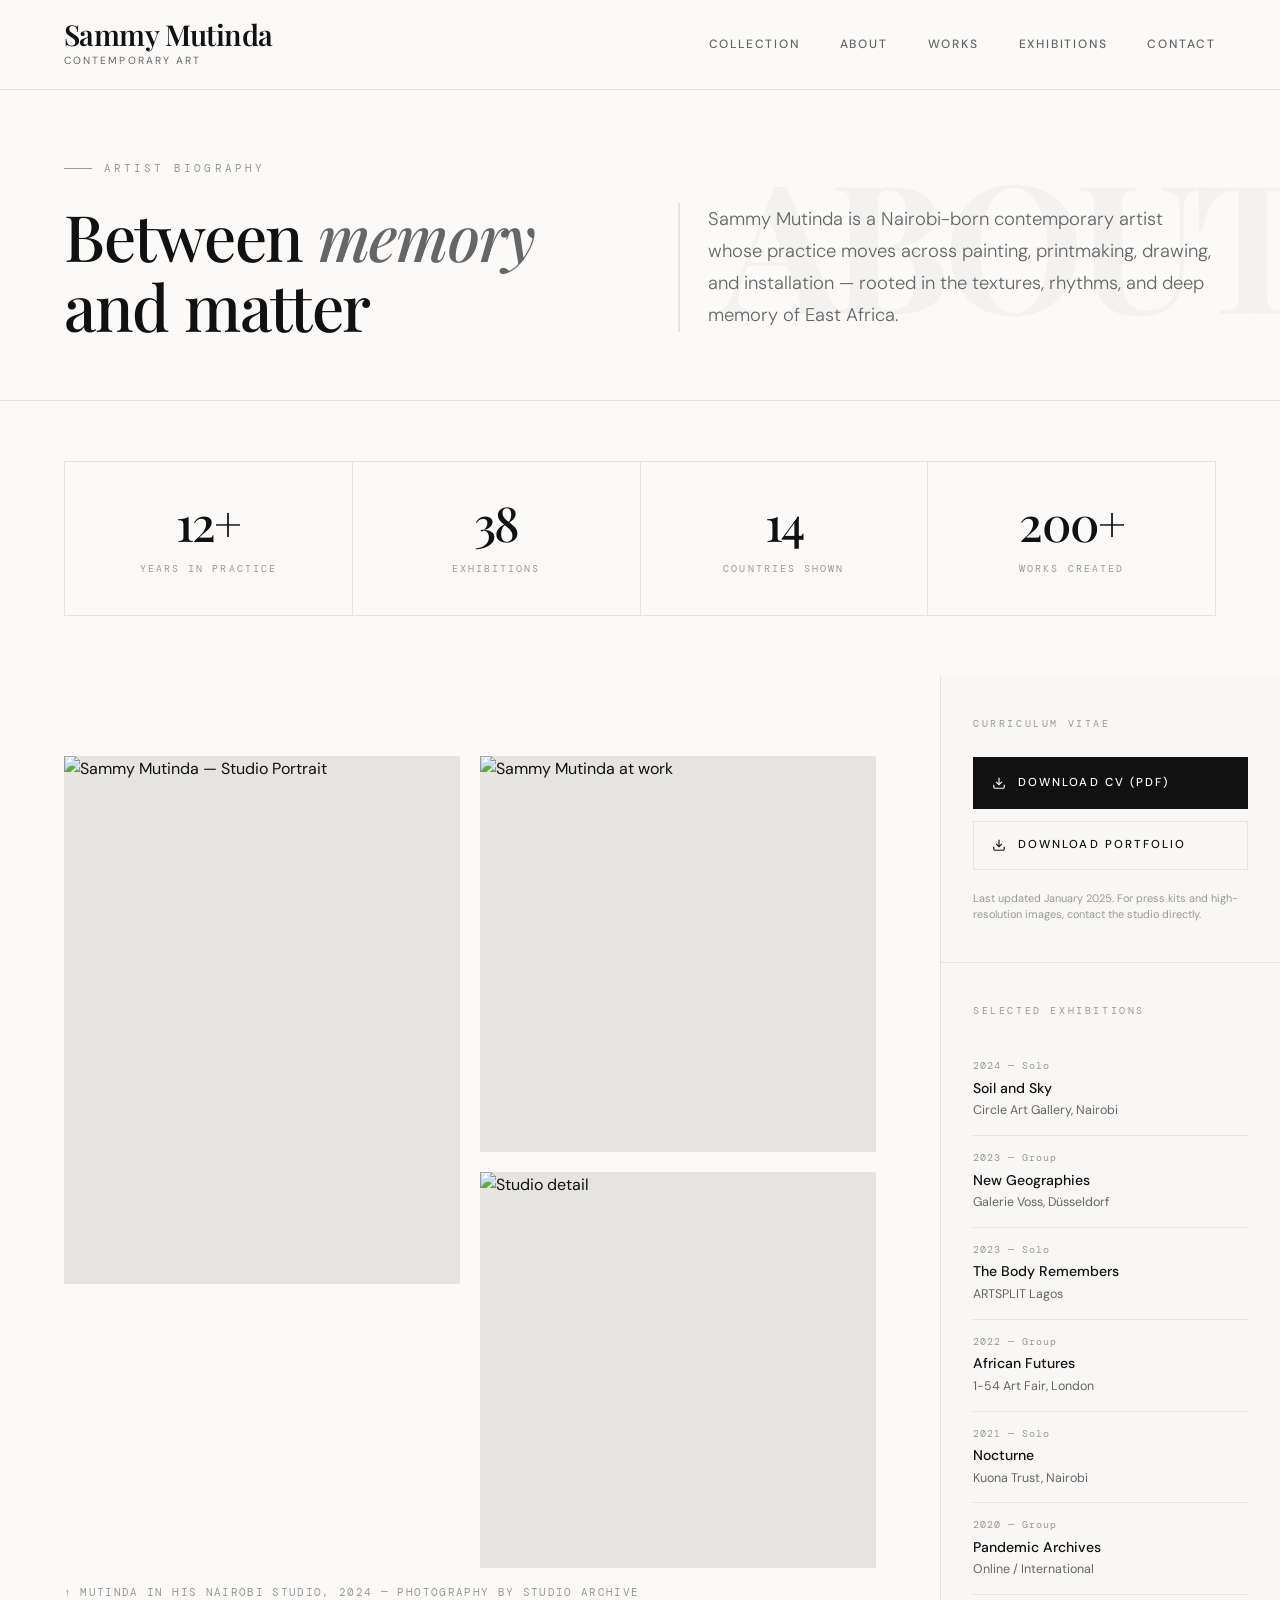
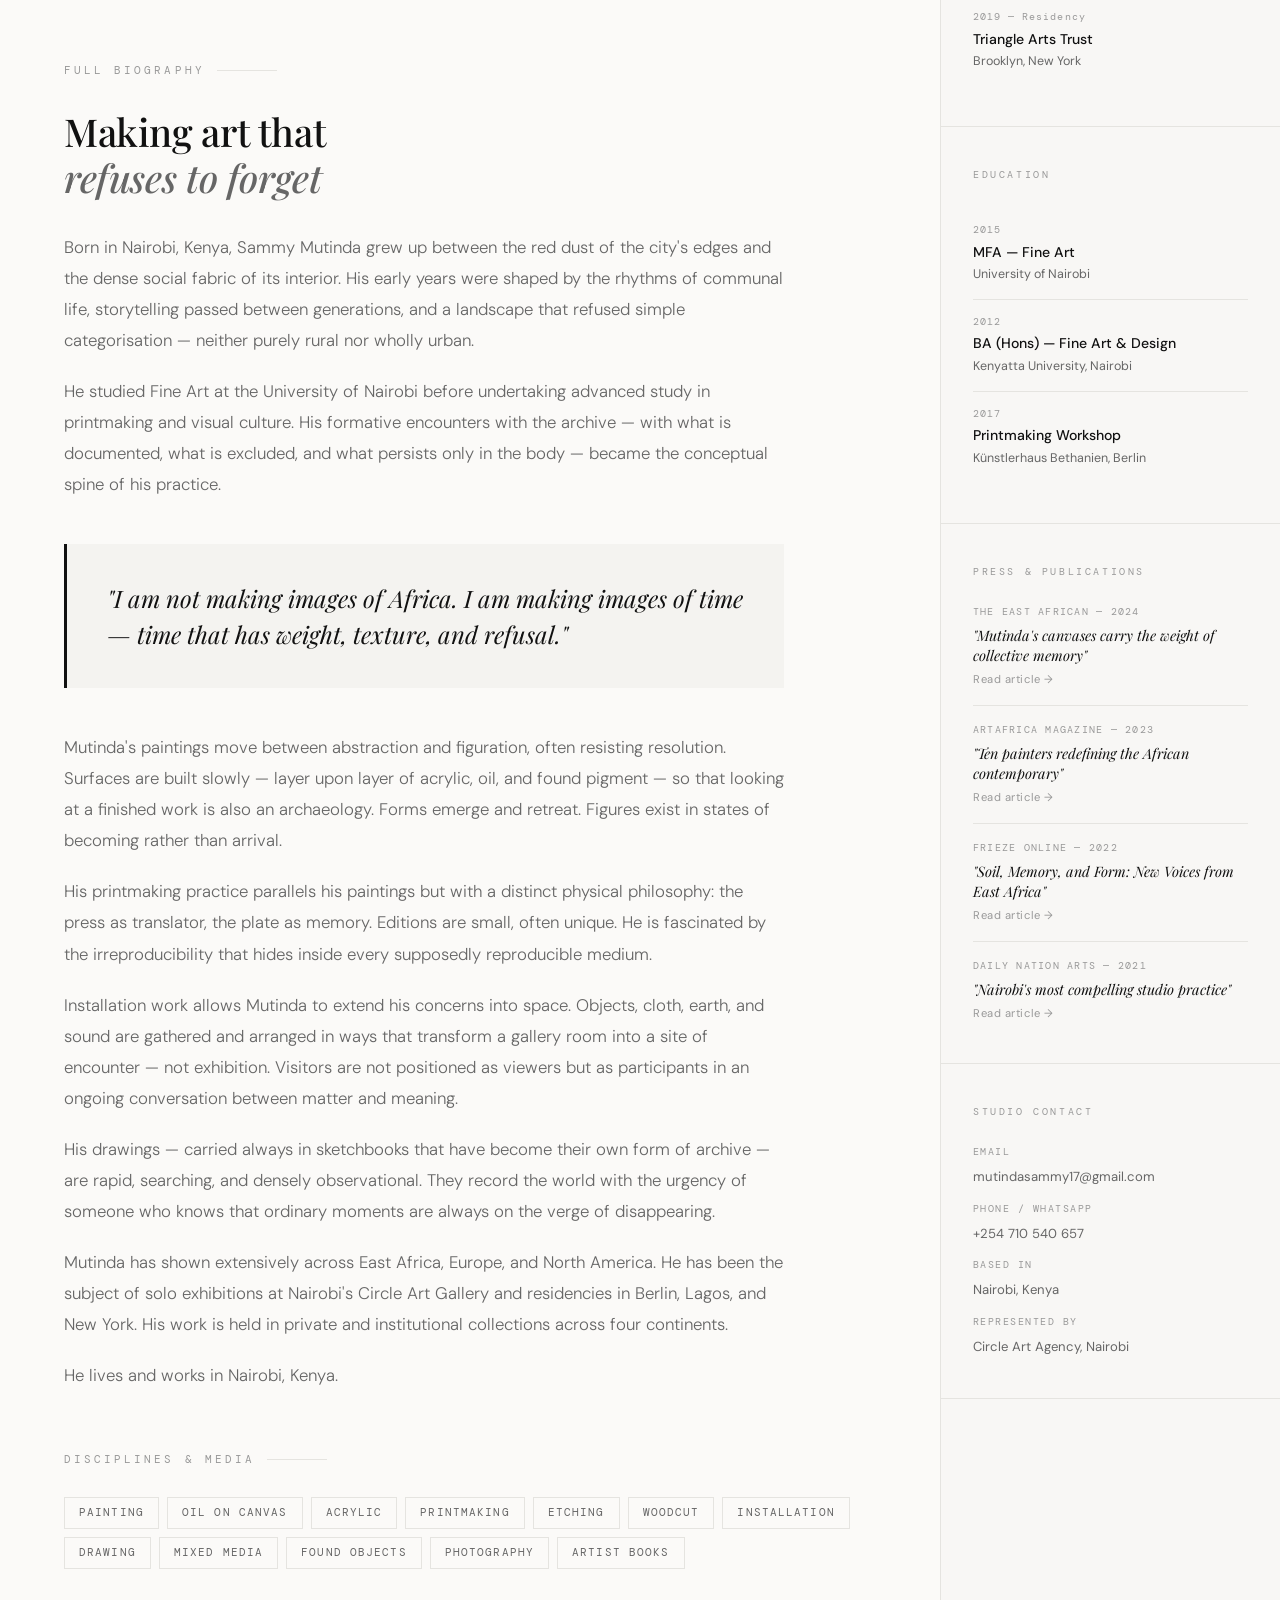
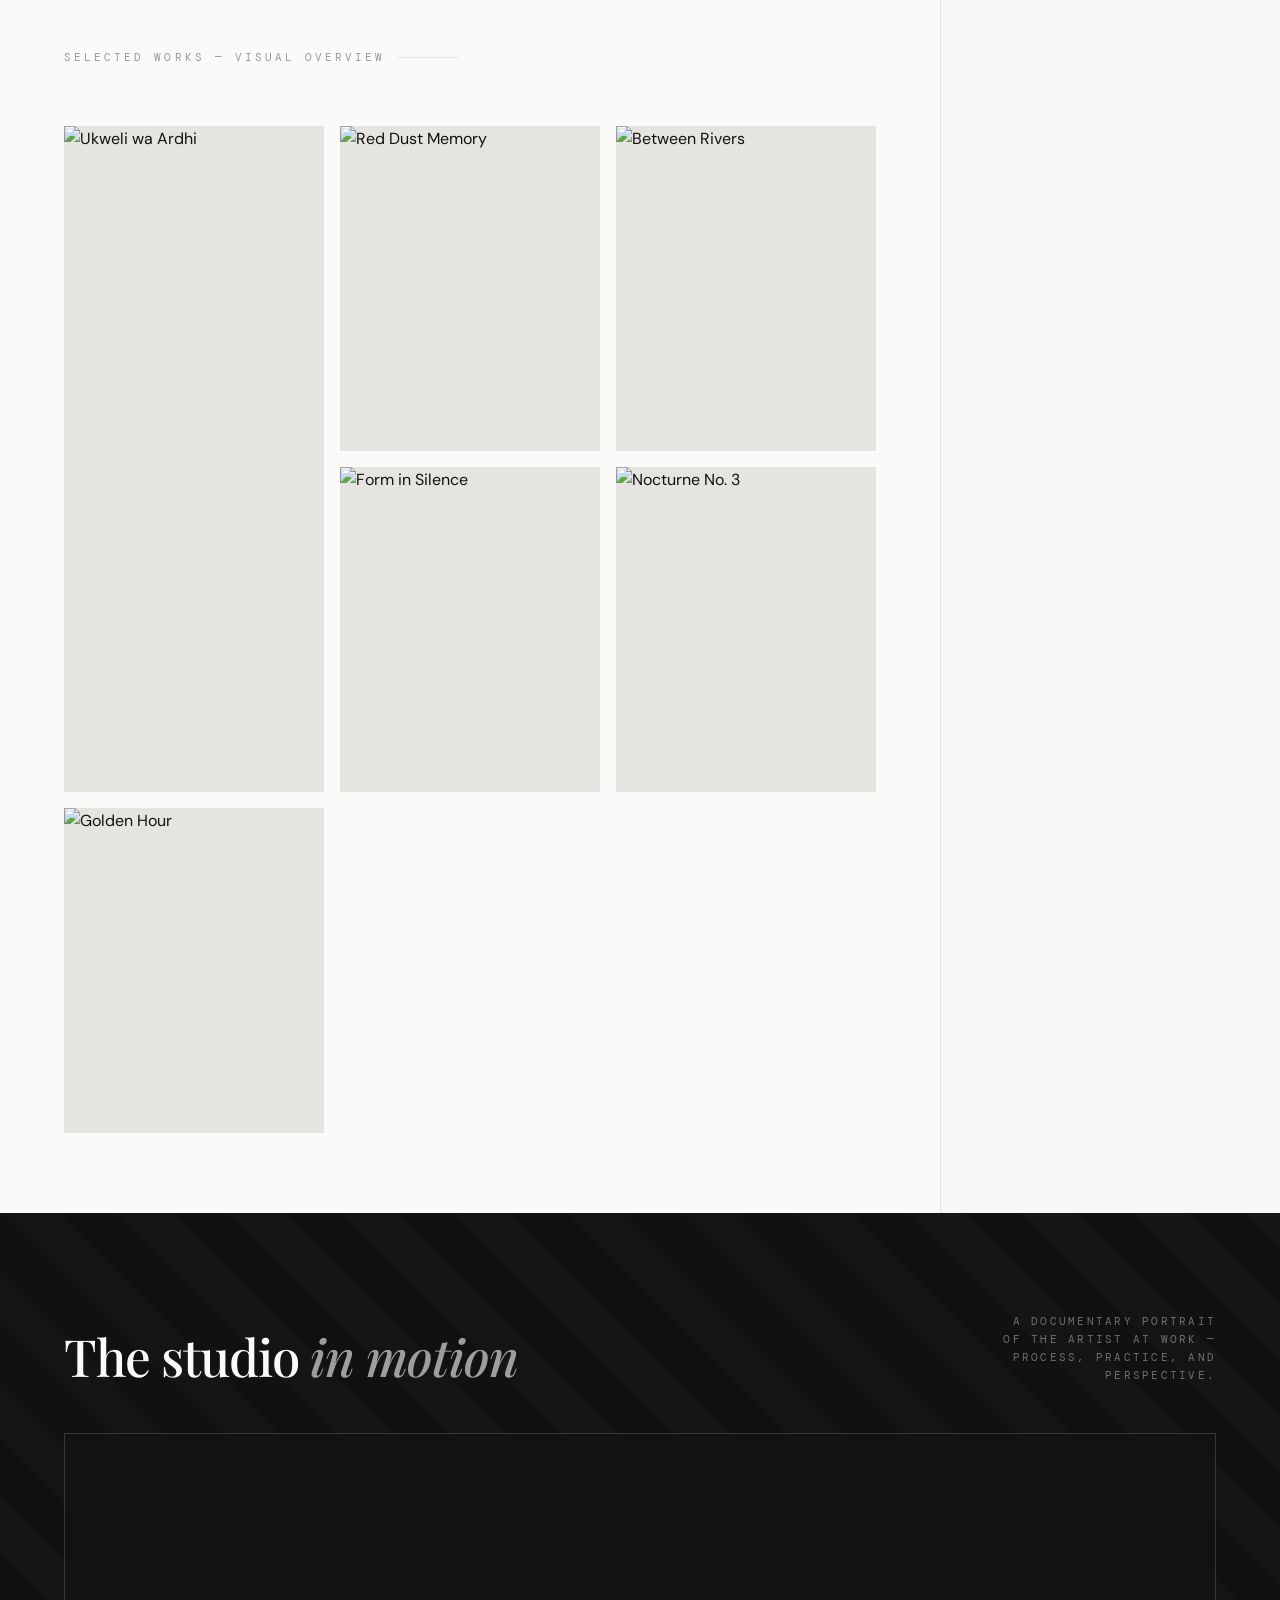
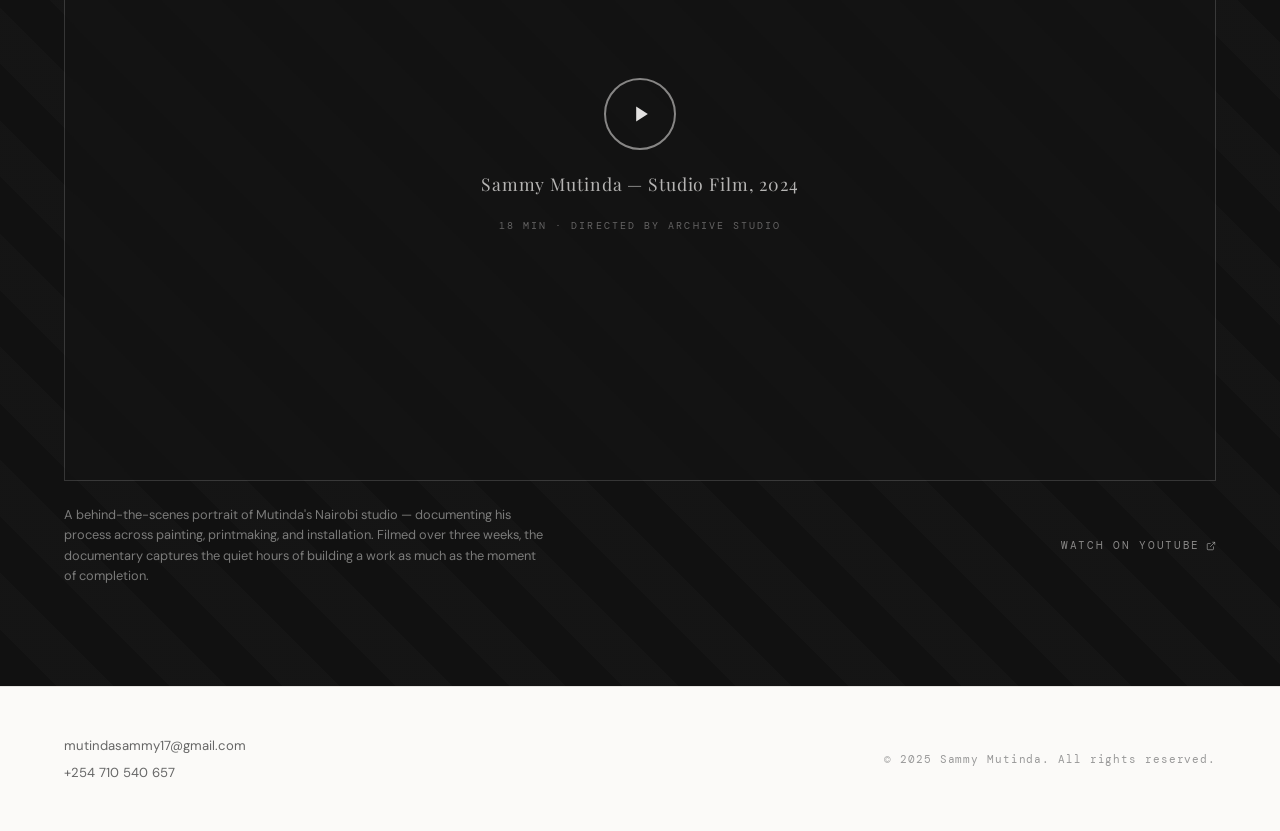
==== about.html @ 6c77cc46 "Add files via upload" ====
<!DOCTYPE html>
<html lang="en">
<head>
<meta charset="UTF-8">
<meta name="viewport" content="width=device-width, initial-scale=1.0">
<title>About — Sammy Mutinda</title>
<link rel="stylesheet" href="styles.css">
<link href="https://fonts.googleapis.com/css2?family=Playfair+Display:ital,wght@0,400;0,500;0,600;0,700;1,400;1,600&family=DM+Sans:wght@300;400;500&family=DM+Mono:wght@300;400&display=swap" rel="stylesheet">
<style>
  *, *::before, *::after { box-sizing: border-box; margin: 0; padding: 0; }

  :root {
    --bg-color: #fbfaf8;
    --text-main: #111111;
    --text-muted: #666666;
    --text-light: #999999;
    --border-color: #e5e4e0;
    --accent: #111111;
    --serif: 'Playfair Display', Georgia, serif;
    --sans: 'DM Sans', sans-serif;
    --mono: 'DM Mono', monospace;
    --transition: all 0.3s ease-in-out;
  }

  html { scroll-behavior: smooth; }

  body {
    font-family: var(--sans);
    background: var(--bg-color);
    color: var(--text-main);
    overflow-x: hidden;
    line-height: 1.6;
  }

  /* ─── HEADER ─── */
  header {
    position: fixed;
    top: 0; left: 0; right: 0;
    z-index: 100;
    background: rgba(251, 250, 248, 0.95);
    backdrop-filter: blur(10px);
    -webkit-backdrop-filter: blur(10px);
    border-bottom: 1px solid var(--border-color);
    padding: 20px 5vw;
    display: flex;
    justify-content: space-between;
    align-items: center;
  }

  .brand {
    display: flex;
    flex-direction: column;
    text-decoration: none;
  }

  .logo {
    font-family: var(--serif);
    font-size: 1.8rem;
    font-weight: 600;
    color: var(--text-main);
    line-height: 1;
    letter-spacing: -0.02em;
  }

  .logo-sub {
    font-size: 0.65rem;
    letter-spacing: 0.2em;
    text-transform: uppercase;
    color: var(--text-muted);
    margin-top: 4px;
  }



  /* ─── PAGE HERO ─── */
  .page-hero {
    margin-top: 80px;
    padding: 80px 5vw 60px;
    border-bottom: 1px solid var(--border-color);
    display: grid;
    grid-template-columns: 1fr 1fr;
    gap: 6vw;
    align-items: end;
    background: var(--bg-color);
    position: relative;
    overflow: hidden;
  }

  .page-hero::before {
    content: 'ABOUT';
    position: absolute;
    top: 50%;
    right: -2vw;
    transform: translateY(-50%);
    font-family: var(--serif);
    font-size: clamp(80px, 14vw, 180px);
    font-weight: 700;
    color: rgba(0,0,0,0.03);
    line-height: 1;
    pointer-events: none;
    letter-spacing: -0.04em;
  }

  .hero-left {
    position: relative;
    z-index: 2;
  }

  .page-tag {
    font-size: 0.68rem;
    letter-spacing: 0.28em;
    text-transform: uppercase;
    color: var(--text-light);
    font-family: var(--mono);
    margin-bottom: 24px;
    display: flex;
    align-items: center;
    gap: 12px;
  }

  .page-tag::before {
    content: '';
    display: inline-block;
    width: 28px;
    height: 1px;
    background: var(--text-light);
  }

  .page-hero h1 {
    font-family: var(--serif);
    font-size: clamp(2.8rem, 5vw, 5.5rem);
    font-weight: 500;
    line-height: 1.08;
    letter-spacing: -0.02em;
    color: var(--text-main);
  }

  .page-hero h1 em {
    font-style: italic;
    color: var(--text-muted);
  }

  .hero-right {
    position: relative;
    z-index: 2;
    padding-bottom: 8px;
  }

  .hero-bio-intro {
    font-size: 1.15rem;
    color: var(--text-muted);
    line-height: 1.75;
    border-left: 2px solid var(--border-color);
    padding-left: 28px;
    font-weight: 300;
  }

  @media (max-width: 900px) {
    .page-hero { grid-template-columns: 1fr; gap: 32px; }
    .page-hero::before { display: none; }
  }

  /* ─── MAIN LAYOUT ─── */
  .about-body {
    display: grid;
    grid-template-columns: 1fr 340px;
    gap: 0;
    max-width: 1400px;
    margin: 0 auto;
  }

  @media (max-width: 1100px) {
    .about-body { grid-template-columns: 1fr; }
  }

  /* ─── PORTRAIT BLOCK ─── */
  .portrait-section {
    padding: 80px 5vw;
    display: flex;
    flex-direction: column;
    gap: 60px;
  }

  .portrait-grid {
    display: grid;
    grid-template-columns: 1fr 1fr;
    gap: 20px;
  }

  .portrait-main {
    aspect-ratio: 3/4;
    overflow: hidden;
    background: var(--border-color);
    position: relative;
  }

  .portrait-main img, .portrait-side img {
    width: 100%; height: 100%;
    object-fit: cover;
    display: block;
    transition: transform 0.8s cubic-bezier(0.25, 0.46, 0.45, 0.94);
  }

  .portrait-main:hover img, .portrait-side:hover img { transform: scale(1.04); }

  .portrait-side-col {
    display: flex;
    flex-direction: column;
    gap: 20px;
  }

  .portrait-side {
    aspect-ratio: 1/1;
    overflow: hidden;
    background: var(--border-color);
  }

  .portrait-caption {
    margin-top: 16px;
    font-size: 0.7rem;
    font-family: var(--mono);
    letter-spacing: 0.12em;
    color: var(--text-light);
    text-transform: uppercase;
  }

  /* ─── FULL BIO ─── */
  .bio-section {
    max-width: 720px;
  }

  .section-label {
    font-size: 0.68rem;
    letter-spacing: 0.28em;
    text-transform: uppercase;
    color: var(--text-light);
    font-family: var(--mono);
    margin-bottom: 28px;
    display: flex;
    align-items: center;
    gap: 12px;
  }

  .section-label::after {
    content: '';
    flex: 1;
    height: 1px;
    background: var(--border-color);
    max-width: 60px;
  }

  .bio-section h2 {
    font-family: var(--serif);
    font-size: clamp(1.8rem, 3vw, 2.8rem);
    font-weight: 500;
    line-height: 1.2;
    margin-bottom: 32px;
    letter-spacing: -0.01em;
  }

  .bio-section h2 em { font-style: italic; color: var(--text-muted); }

  .bio-text {
    font-size: 1.05rem;
    color: var(--text-muted);
    line-height: 1.85;
    font-weight: 300;
  }

  .bio-text p { margin-bottom: 20px; }
  .bio-text p:last-child { margin-bottom: 0; }

  .bio-pull-quote {
    margin: 44px 0;
    padding: 36px 40px;
    border-left: 3px solid var(--text-main);
    background: #f4f3f0;
  }

  .bio-pull-quote p {
    font-family: var(--serif);
    font-size: 1.5rem;
    font-style: italic;
    font-weight: 400;
    line-height: 1.5;
    color: var(--text-main);
    margin: 0;
  }

  /* ─── STATS ROW ─── */
  .stats-row {
    display: grid;
    grid-template-columns: repeat(4, 1fr);
    gap: 1px;
    background: var(--border-color);
    border: 1px solid var(--border-color);
    margin: 60px 5vw;
  }

  @media (max-width: 700px) {
    .stats-row { grid-template-columns: repeat(2, 1fr); }
  }

  .stat-cell {
    background: var(--bg-color);
    padding: 36px 28px;
    text-align: center;
  }

  .stat-num {
    font-family: var(--serif);
    font-size: 3rem;
    font-weight: 500;
    letter-spacing: -0.04em;
    line-height: 1;
    display: block;
    margin-bottom: 8px;
  }

  .stat-label {
    font-size: 0.65rem;
    letter-spacing: 0.2em;
    text-transform: uppercase;
    color: var(--text-light);
    font-family: var(--mono);
  }

  /* ─── WORKS IMAGE GRID ─── */
  .works-gallery {
    padding: 0 5vw 80px;
  }

  .works-gallery-grid {
    display: grid;
    grid-template-columns: repeat(3, 1fr);
    gap: 16px;
  }

  @media (max-width: 768px) {
    .works-gallery-grid { grid-template-columns: repeat(2, 1fr); }
  }

  .works-gallery-item {
    aspect-ratio: 4/5;
    overflow: hidden;
    background: var(--border-color);
    position: relative;
    cursor: pointer;
  }

  .works-gallery-item.tall { grid-row: span 2; aspect-ratio: unset; }

  .works-gallery-item img {
    width: 100%; height: 100%;
    object-fit: cover;
    display: block;
    transition: transform 0.7s cubic-bezier(0.25, 0.46, 0.45, 0.94);
  }

  .works-gallery-item:hover img { transform: scale(1.06); }

  .works-gallery-item .overlay {
    position: absolute;
    bottom: 0; left: 0; right: 0;
    padding: 24px 20px 20px;
    background: linear-gradient(transparent, rgba(0,0,0,0.55));
    color: #fff;
    opacity: 0;
    transition: opacity 0.4s ease;
  }

  .works-gallery-item:hover .overlay { opacity: 1; }

  .overlay-title {
    font-family: var(--serif);
    font-size: 1rem;
    font-weight: 500;
    display: block;
  }

  .overlay-meta {
    font-size: 0.7rem;
    opacity: 0.75;
    letter-spacing: 0.08em;
    margin-top: 4px;
    display: block;
  }

  /* ─── SIDEBAR ─── */
  .sidebar {
    border-left: 1px solid var(--border-color);
    background: #f8f7f5;
  }

  .sidebar-block {
    padding: 40px 32px;
    border-bottom: 1px solid var(--border-color);
  }

  .sidebar-heading {
    font-size: 0.65rem;
    letter-spacing: 0.25em;
    text-transform: uppercase;
    font-family: var(--mono);
    color: var(--text-light);
    margin-bottom: 24px;
  }

  /* CV Download */
  .cv-download-block {
    display: flex;
    flex-direction: column;
    gap: 12px;
  }

  .cv-btn {
    display: flex;
    align-items: center;
    gap: 12px;
    padding: 16px 18px;
    background: var(--text-main);
    color: var(--bg-color);
    text-decoration: none;
    font-size: 0.72rem;
    font-weight: 500;
    letter-spacing: 0.18em;
    text-transform: uppercase;
    transition: var(--transition);
    border: 1px solid var(--text-main);
  }

  .cv-btn svg { flex-shrink: 0; }

  .cv-btn:hover { background: transparent; color: var(--text-main); }

  .cv-btn-outline {
    display: flex;
    align-items: center;
    gap: 12px;
    padding: 14px 18px;
    background: transparent;
    color: var(--text-main);
    text-decoration: none;
    font-size: 0.72rem;
    font-weight: 500;
    letter-spacing: 0.18em;
    text-transform: uppercase;
    transition: var(--transition);
    border: 1px solid var(--border-color);
  }

  .cv-btn-outline:hover { border-color: var(--text-main); }

  .cv-note {
    font-size: 0.68rem;
    color: var(--text-light);
    line-height: 1.5;
    margin-top: 8px;
  }

  /* Exhibitions List */
  .expo-list {
    display: flex;
    flex-direction: column;
    gap: 0;
  }

  .expo-item {
    padding: 14px 0;
    border-bottom: 1px solid var(--border-color);
    display: flex;
    flex-direction: column;
    gap: 4px;
  }

  .expo-item:last-child { border-bottom: none; }

  .expo-year {
    font-size: 0.65rem;
    font-family: var(--mono);
    color: var(--text-light);
    letter-spacing: 0.1em;
  }

  .expo-name {
    font-size: 0.88rem;
    font-weight: 500;
    color: var(--text-main);
    line-height: 1.3;
  }

  .expo-venue {
    font-size: 0.78rem;
    color: var(--text-muted);
  }

  /* Skills Tags */
  .skills-tags {
    display: flex;
    flex-wrap: wrap;
    gap: 8px;
  }

  .tag {
    padding: 6px 14px;
    border: 1px solid var(--border-color);
    font-size: 0.7rem;
    letter-spacing: 0.1em;
    text-transform: uppercase;
    color: var(--text-muted);
    font-family: var(--mono);
    background: var(--bg-color);
    transition: var(--transition);
    cursor: default;
  }

  .tag:hover { border-color: var(--text-main); color: var(--text-main); }

  /* Press */
  .press-list { display: flex; flex-direction: column; gap: 16px; }

  .press-item {
    display: flex;
    flex-direction: column;
    gap: 4px;
    padding-bottom: 16px;
    border-bottom: 1px solid var(--border-color);
  }

  .press-item:last-child { border-bottom: none; padding-bottom: 0; }

  .press-pub {
    font-size: 0.65rem;
    font-family: var(--mono);
    color: var(--text-light);
    letter-spacing: 0.12em;
    text-transform: uppercase;
  }

  .press-title {
    font-family: var(--serif);
    font-size: 0.9rem;
    font-style: italic;
    color: var(--text-main);
    line-height: 1.4;
  }

  .press-link {
    font-size: 0.7rem;
    color: var(--text-light);
    text-decoration: none;
    letter-spacing: 0.05em;
    display: inline-flex;
    align-items: center;
    gap: 4px;
    margin-top: 2px;
    transition: color 0.2s;
  }

  .press-link:hover { color: var(--text-main); }

  /* Contact in sidebar */
  .contact-list { display: flex; flex-direction: column; gap: 12px; }

  .contact-item a {
    font-size: 0.82rem;
    color: var(--text-muted);
    text-decoration: none;
    transition: color 0.2s;
  }

  .contact-item a:hover { color: var(--text-main); }

  .contact-label {
    font-size: 0.62rem;
    font-family: var(--mono);
    letter-spacing: 0.15em;
    text-transform: uppercase;
    color: var(--text-light);
    margin-bottom: 3px;
  }

  /* ─── VIDEO SECTION ─── */
  .video-section {
    padding: 100px 5vw;
    background: var(--text-main);
    color: var(--bg-color);
    position: relative;
    overflow: hidden;
  }

  .video-section::before {
    content: '';
    position: absolute;
    top: 0; left: 0; right: 0; bottom: 0;
    background: repeating-linear-gradient(
      45deg,
      transparent,
      transparent 40px,
      rgba(255,255,255,0.015) 40px,
      rgba(255,255,255,0.015) 80px
    );
    pointer-events: none;
  }

  .video-header {
    display: flex;
    justify-content: space-between;
    align-items: flex-end;
    margin-bottom: 48px;
    position: relative;
    z-index: 2;
  }

  .video-title {
    font-family: var(--serif);
    font-size: clamp(2rem, 4vw, 3.5rem);
    font-weight: 500;
    line-height: 1.1;
    letter-spacing: -0.02em;
    color: var(--bg-color);
  }

  .video-title em { font-style: italic; opacity: 0.6; }

  .video-subtitle {
    font-size: 0.7rem;
    letter-spacing: 0.2em;
    text-transform: uppercase;
    color: rgba(251,250,248,0.4);
    font-family: var(--mono);
    text-align: right;
    max-width: 220px;
    line-height: 1.6;
  }

  .video-wrapper {
    position: relative;
    z-index: 2;
    width: 100%;
    aspect-ratio: 16/9;
    background: rgba(255,255,255,0.06);
    border: 1px solid rgba(255,255,255,0.1);
    overflow: hidden;
    cursor: pointer;
  }

  .video-wrapper video,
  .video-wrapper iframe {
    width: 100%;
    height: 100%;
    object-fit: cover;
    border: none;
    display: block;
  }

  .video-placeholder {
    position: absolute;
    inset: 0;
    display: flex;
    flex-direction: column;
    align-items: center;
    justify-content: center;
    gap: 20px;
    background: rgba(17,17,17,0.85);
    backdrop-filter: blur(4px);
    transition: opacity 0.4s;
  }

  .video-placeholder.hidden { opacity: 0; pointer-events: none; }

  .play-btn {
    width: 72px; height: 72px;
    border: 2px solid rgba(251,250,248,0.5);
    border-radius: 50%;
    display: flex;
    align-items: center;
    justify-content: center;
    transition: var(--transition);
    cursor: pointer;
    background: transparent;
  }

  .play-btn:hover {
    border-color: var(--bg-color);
    background: rgba(251,250,248,0.1);
    transform: scale(1.08);
  }

  .play-btn svg { margin-left: 4px; }

  .video-placeholder-title {
    font-family: var(--serif);
    font-size: 1.1rem;
    color: rgba(251,250,248,0.7);
    letter-spacing: 0.05em;
  }

  .video-placeholder-meta {
    font-size: 0.65rem;
    letter-spacing: 0.2em;
    text-transform: uppercase;
    color: rgba(251,250,248,0.35);
    font-family: var(--mono);
  }

  .video-caption {
    margin-top: 24px;
    display: flex;
    justify-content: space-between;
    align-items: center;
    position: relative;
    z-index: 2;
  }

  .video-caption p {
    font-size: 0.8rem;
    color: rgba(251,250,248,0.45);
    max-width: 480px;
    line-height: 1.6;
  }

  .video-caption .yt-link {
    font-size: 0.7rem;
    letter-spacing: 0.15em;
    text-transform: uppercase;
    color: rgba(251,250,248,0.5);
    text-decoration: none;
    font-family: var(--mono);
    display: inline-flex;
    align-items: center;
    gap: 6px;
    transition: color 0.2s;
    flex-shrink: 0;
  }

  .video-caption .yt-link:hover { color: var(--bg-color); }

  @media (max-width: 768px) {
    .video-header { flex-direction: column; align-items: flex-start; gap: 16px; }
    .video-subtitle { text-align: left; }
    .video-caption { flex-direction: column; gap: 16px; align-items: flex-start; }
  }

  /* ─── FOOTER ─── */
  footer {
    background: var(--bg-color);
    border-top: 1px solid var(--border-color);
    padding: 48px 5vw;
    display: flex;
    justify-content: space-between;
    align-items: center;
    flex-wrap: wrap;
    gap: 20px;
  }

  .footer-contact {
    display: flex;
    flex-direction: column;
    gap: 6px;
  }

  .footer-contact a {
    font-size: 0.82rem;
    color: var(--text-muted);
    text-decoration: none;
    transition: color 0.2s;
  }

  .footer-contact a:hover { color: var(--text-main); }

  .copyright {
    font-size: 0.7rem;
    color: var(--text-light);
    letter-spacing: 0.08em;
    font-family: var(--mono);
  }

  /* ─── ANIMATIONS ─── */
  @keyframes fadeUp {
    from { opacity: 0; transform: translateY(24px); }
    to { opacity: 1; transform: translateY(0); }
  }

  .fade-up {
    opacity: 0;
    animation: fadeUp 0.7s ease forwards;
  }

  .fade-up-d1 { animation-delay: 0.1s; }
  .fade-up-d2 { animation-delay: 0.2s; }
  .fade-up-d3 { animation-delay: 0.35s; }
</style>
</head>
<body>

<!-- HEADER -->
<header>
  <a class="brand" href="index.html">
    <span class="logo">Sammy Mutinda</span>
    <span class="logo-sub">Contemporary Art</span>
  </a>

  <button class="menu-toggle" id="menuToggle">☰</button>

  <nav id="mainNav">
    <a href="index.html">Collection</a>
    <a href="about.html" class="active">About</a>
    <a href="works.html">Works</a>
    <a href="exhibitions.html">Exhibitions</a>
    <a href="contact.html">Contact</a>
  </nav>
</header>

<!-- PAGE HERO -->
<section class="page-hero">
  <div class="hero-left fade-up fade-up-d1">
    <span class="page-tag">Artist Biography</span>
    <h1>Between <em>memory</em><br>and matter</h1>
  </div>
  <div class="hero-right fade-up fade-up-d2">
    <p class="hero-bio-intro">
      Sammy Mutinda is a Nairobi-born contemporary artist whose practice moves across painting, printmaking, drawing, and installation — rooted in the textures, rhythms, and deep memory of East Africa.
    </p>
  </div>
</section>

<!-- STATS ROW -->
<div class="stats-row">
  <div class="stat-cell">
    <span class="stat-num">12+</span>
    <span class="stat-label">Years in Practice</span>
  </div>
  <div class="stat-cell">
    <span class="stat-num">38</span>
    <span class="stat-label">Exhibitions</span>
  </div>
  <div class="stat-cell">
    <span class="stat-num">14</span>
    <span class="stat-label">Countries Shown</span>
  </div>
  <div class="stat-cell">
    <span class="stat-num">200+</span>
    <span class="stat-label">Works Created</span>
  </div>
</div>

<!-- MAIN BODY -->
<div class="about-body">

  <!-- LEFT: Portrait + Bio + Works Grid -->
  <div>
    <section class="portrait-section">

      <!-- Portrait Images -->
      <div>
        <div class="portrait-grid">
          <div class="portrait-main">
            <img src="10.JPG" alt="Sammy Mutinda — Studio Portrait">
          </div>
          <div class="portrait-side-col">
            <div class="portrait-side">
              <img src="1.JPG" alt="Sammy Mutinda at work">
            </div>
            <div class="portrait-side">
              <img src="11.JPG" alt="Studio detail">
            </div>
          </div>
        </div>
        <p class="portrait-caption">↑ Mutinda in his Nairobi studio, 2024 — Photography by Studio Archive</p>
      </div>

      <!-- Full Biography -->
      <div class="bio-section">
        <span class="section-label">Full Biography</span>
        <h2>Making art that<br><em>refuses to forget</em></h2>

        <div class="bio-text">
          <p>
            Born in Nairobi, Kenya, Sammy Mutinda grew up between the red dust of the city's edges and the dense social fabric of its interior. His early years were shaped by the rhythms of communal life, storytelling passed between generations, and a landscape that refused simple categorisation — neither purely rural nor wholly urban.
          </p>
          <p>
            He studied Fine Art at the University of Nairobi before undertaking advanced study in printmaking and visual culture. His formative encounters with the archive — with what is documented, what is excluded, and what persists only in the body — became the conceptual spine of his practice.
          </p>

          <div class="bio-pull-quote">
            <p>"I am not making images of Africa. I am making images of time — time that has weight, texture, and refusal."</p>
          </div>

          <p>
            Mutinda's paintings move between abstraction and figuration, often resisting resolution. Surfaces are built slowly — layer upon layer of acrylic, oil, and found pigment — so that looking at a finished work is also an archaeology. Forms emerge and retreat. Figures exist in states of becoming rather than arrival.
          </p>
          <p>
            His printmaking practice parallels his paintings but with a distinct physical philosophy: the press as translator, the plate as memory. Editions are small, often unique. He is fascinated by the irreproducibility that hides inside every supposedly reproducible medium.
          </p>
          <p>
            Installation work allows Mutinda to extend his concerns into space. Objects, cloth, earth, and sound are gathered and arranged in ways that transform a gallery room into a site of encounter — not exhibition. Visitors are not positioned as viewers but as participants in an ongoing conversation between matter and meaning.
          </p>
          <p>
            His drawings — carried always in sketchbooks that have become their own form of archive — are rapid, searching, and densely observational. They record the world with the urgency of someone who knows that ordinary moments are always on the verge of disappearing.
          </p>
          <p>
            Mutinda has shown extensively across East Africa, Europe, and North America. He has been the subject of solo exhibitions at Nairobi's Circle Art Gallery and residencies in Berlin, Lagos, and New York. His work is held in private and institutional collections across four continents.
          </p>
          <p>
            He lives and works in Nairobi, Kenya.
          </p>
        </div>
      </div>

      <!-- Medium / Disciplines Tags -->
      <div>
        <span class="section-label">Disciplines & Media</span>
        <div class="skills-tags">
          <span class="tag">Painting</span>
          <span class="tag">Oil on Canvas</span>
          <span class="tag">Acrylic</span>
          <span class="tag">Printmaking</span>
          <span class="tag">Etching</span>
          <span class="tag">Woodcut</span>
          <span class="tag">Installation</span>
          <span class="tag">Drawing</span>
          <span class="tag">Mixed Media</span>
          <span class="tag">Found Objects</span>
          <span class="tag">Photography</span>
          <span class="tag">Artist Books</span>
        </div>
      </div>

    </section>

    <!-- Works Image Grid -->
    <section class="works-gallery">
      <span class="section-label" style="padding: 0 0 32px 0;">Selected Works — Visual Overview</span>
      <div class="works-gallery-grid">
        <div class="works-gallery-item tall">
          <img src="10.JPG" alt="Ukweli wa Ardhi">
          <div class="overlay">
            <span class="overlay-title">Ukweli wa Ardhi</span>
            <span class="overlay-meta">Oil on Canvas · 90×120 cm · 2024</span>
          </div>
        </div>
        <div class="works-gallery-item">
          <img src="1.JPG" alt="Red Dust Memory">
          <div class="overlay">
            <span class="overlay-title">Red Dust Memory</span>
            <span class="overlay-meta">Acrylic on Canvas · 2024</span>
          </div>
        </div>
        <div class="works-gallery-item">
          <img src="11.JPG" alt="Between Rivers">
          <div class="overlay">
            <span class="overlay-title">Between Rivers</span>
            <span class="overlay-meta">Mixed Media · 2024</span>
          </div>
        </div>
        <div class="works-gallery-item">
          <img src="12.JPG" alt="Form in Silence">
          <div class="overlay">
            <span class="overlay-title">Form in Silence</span>
            <span class="overlay-meta">Bronze Sculpture · 2023</span>
          </div>
        </div>
        <div class="works-gallery-item">
          <img src="15.JPG" alt="Nocturne No. 3">
          <div class="overlay">
            <span class="overlay-title">Nocturne No. 3</span>
            <span class="overlay-meta">Oil on Linen · 2023</span>
          </div>
        </div>
        <div class="works-gallery-item">
          <img src="16.JPG" alt="Golden Hour">
          <div class="overlay">
            <span class="overlay-title">Golden Hour, Maasai</span>
            <span class="overlay-meta">Acrylic on Canvas · 2023</span>
          </div>
        </div>
      </div>
    </section>
  </div>

  <!-- RIGHT: Sidebar -->
  <aside class="sidebar">

    <!-- CV Download -->
    <div class="sidebar-block">
      <p class="sidebar-heading">Curriculum Vitae</p>
      <div class="cv-download-block">
        <a href="SammyMutinda_CV.pdf" download class="cv-btn">
          <svg width="14" height="14" viewBox="0 0 24 24" fill="none" stroke="currentColor" stroke-width="2">
            <path d="M21 15v4a2 2 0 0 1-2 2H5a2 2 0 0 1-2-2v-4"/>
            <polyline points="7 10 12 15 17 10"/>
            <line x1="12" y1="15" x2="12" y2="3"/>
          </svg>
          Download CV (PDF)
        </a>
        <a href="SammyMutinda_Portfolio.pdf" download class="cv-btn-outline">
          <svg width="14" height="14" viewBox="0 0 24 24" fill="none" stroke="currentColor" stroke-width="2">
            <path d="M21 15v4a2 2 0 0 1-2 2H5a2 2 0 0 1-2-2v-4"/>
            <polyline points="7 10 12 15 17 10"/>
            <line x1="12" y1="15" x2="12" y2="3"/>
          </svg>
          Download Portfolio
        </a>
        <p class="cv-note">Last updated January 2025. For press kits and high-resolution images, contact the studio directly.</p>
      </div>
    </div>

    <!-- Selected Exhibitions -->
    <div class="sidebar-block">
      <p class="sidebar-heading">Selected Exhibitions</p>
      <div class="expo-list">
        <div class="expo-item">
          <span class="expo-year">2024 — Solo</span>
          <span class="expo-name">Soil and Sky</span>
          <span class="expo-venue">Circle Art Gallery, Nairobi</span>
        </div>
        <div class="expo-item">
          <span class="expo-year">2023 — Group</span>
          <span class="expo-name">New Geographies</span>
          <span class="expo-venue">Galerie Voss, Düsseldorf</span>
        </div>
        <div class="expo-item">
          <span class="expo-year">2023 — Solo</span>
          <span class="expo-name">The Body Remembers</span>
          <span class="expo-venue">ARTSPLIT Lagos</span>
        </div>
        <div class="expo-item">
          <span class="expo-year">2022 — Group</span>
          <span class="expo-name">African Futures</span>
          <span class="expo-venue">1-54 Art Fair, London</span>
        </div>
        <div class="expo-item">
          <span class="expo-year">2021 — Solo</span>
          <span class="expo-name">Nocturne</span>
          <span class="expo-venue">Kuona Trust, Nairobi</span>
        </div>
        <div class="expo-item">
          <span class="expo-year">2020 — Group</span>
          <span class="expo-name">Pandemic Archives</span>
          <span class="expo-venue">Online / International</span>
        </div>
        <div class="expo-item">
          <span class="expo-year">2019 — Residency</span>
          <span class="expo-name">Triangle Arts Trust</span>
          <span class="expo-venue">Brooklyn, New York</span>
        </div>
      </div>
    </div>

    <!-- Education -->
    <div class="sidebar-block">
      <p class="sidebar-heading">Education</p>
      <div class="expo-list">
        <div class="expo-item">
          <span class="expo-year">2015</span>
          <span class="expo-name">MFA — Fine Art</span>
          <span class="expo-venue">University of Nairobi</span>
        </div>
        <div class="expo-item">
          <span class="expo-year">2012</span>
          <span class="expo-name">BA (Hons) — Fine Art &amp; Design</span>
          <span class="expo-venue">Kenyatta University, Nairobi</span>
        </div>
        <div class="expo-item">
          <span class="expo-year">2017</span>
          <span class="expo-name">Printmaking Workshop</span>
          <span class="expo-venue">Künstlerhaus Bethanien, Berlin</span>
        </div>
      </div>
    </div>

    <!-- Press -->
    <div class="sidebar-block">
      <p class="sidebar-heading">Press & Publications</p>
      <div class="press-list">
        <div class="press-item">
          <span class="press-pub">The East African — 2024</span>
          <span class="press-title">"Mutinda's canvases carry the weight of collective memory"</span>
          <a href="#" class="press-link">Read article →</a>
        </div>
        <div class="press-item">
          <span class="press-pub">ArtAfrica Magazine — 2023</span>
          <span class="press-title">"Ten painters redefining the African contemporary"</span>
          <a href="#" class="press-link">Read article →</a>
        </div>
        <div class="press-item">
          <span class="press-pub">Frieze Online — 2022</span>
          <span class="press-title">"Soil, Memory, and Form: New Voices from East Africa"</span>
          <a href="#" class="press-link">Read article →</a>
        </div>
        <div class="press-item">
          <span class="press-pub">Daily Nation Arts — 2021</span>
          <span class="press-title">"Nairobi's most compelling studio practice"</span>
          <a href="#" class="press-link">Read article →</a>
        </div>
      </div>
    </div>

    <!-- Contact -->
    <div class="sidebar-block">
      <p class="sidebar-heading">Studio Contact</p>
      <div class="contact-list">
        <div class="contact-item">
          <p class="contact-label">Email</p>
          <a href="mailto:mutindasammy17@gmail.com">mutindasammy17@gmail.com</a>
        </div>
        <div class="contact-item">
          <p class="contact-label">Phone / WhatsApp</p>
          <a href="tel:+254710540657">+254 710 540 657</a>
        </div>
        <div class="contact-item">
          <p class="contact-label">Based in</p>
          <a href="#">Nairobi, Kenya</a>
        </div>
        <div class="contact-item">
          <p class="contact-label">Represented by</p>
          <a href="#">Circle Art Agency, Nairobi</a>
        </div>
      </div>
    </div>

  </aside>
</div>

<!-- VIDEO SECTION -->
<section class="video-section">
  <div class="video-header">
    <h2 class="video-title">The studio <em>in motion</em></h2>
    <p class="video-subtitle">A documentary portrait of the artist at work — process, practice, and perspective.</p>
  </div>

  <div class="video-wrapper" id="videoWrapper">
    <!-- Replace src with actual video file or YouTube embed -->
    <iframe
      id="mainVideo"
      src="https://www.youtube.com/embed/dQw4w9WgXcQ?enablejsapi=1&rel=0&modestbranding=1"
      title="Sammy Mutinda — Studio Documentary"
      allow="accelerometer; autoplay; clipboard-write; encrypted-media; gyroscope; picture-in-picture"
      allowfullscreen
      style="display:none;">
    </iframe>

    <!-- Placeholder shown until play is pressed -->
    <div class="video-placeholder" id="videoPlaceholder">
      <button class="play-btn" id="playBtn" aria-label="Play video">
        <svg width="20" height="20" viewBox="0 0 24 24" fill="rgba(251,250,248,0.9)">
          <polygon points="5 3 19 12 5 21 5 3"/>
        </svg>
      </button>
      <p class="video-placeholder-title">Sammy Mutinda — Studio Film, 2024</p>
      <p class="video-placeholder-meta">18 min · Directed by Archive Studio</p>
    </div>
  </div>

  <div class="video-caption">
    <p>A behind-the-scenes portrait of Mutinda's Nairobi studio — documenting his process across painting, printmaking, and installation. Filmed over three weeks, the documentary captures the quiet hours of building a work as much as the moment of completion.</p>
    <a href="https://youtube.com" target="_blank" rel="noopener" class="yt-link">
      Watch on YouTube
      <svg width="10" height="10" viewBox="0 0 24 24" fill="none" stroke="currentColor" stroke-width="2">
        <path d="M18 13v6a2 2 0 0 1-2 2H5a2 2 0 0 1-2-2V8a2 2 0 0 1 2-2h6"/>
        <polyline points="15 3 21 3 21 9"/>
        <line x1="10" y1="14" x2="21" y2="3"/>
      </svg>
    </a>
  </div>
</section>

<!-- FOOTER -->
<footer>
  <div class="footer-contact">
    <a href="mailto:mutindasammy17@gmail.com">mutindasammy17@gmail.com</a>
    <a href="tel:+254710540657">+254 710 540 657</a>
  </div>
  <p class="copyright">&copy; 2025 Sammy Mutinda. All rights reserved.</p>
</footer>

<script>
  // Play button reveals actual iframe
  document.getElementById('playBtn').addEventListener('click', () => {
    const placeholder = document.getElementById('videoPlaceholder');
    const iframe = document.getElementById('mainVideo');
    placeholder.classList.add('hidden');
    iframe.style.display = 'block';
    // Autoplay when revealed
    const src = iframe.src;
    iframe.src = src + (src.includes('?') ? '&autoplay=1' : '?autoplay=1');
  });
</script>

<script>
    const menuToggle = document.getElementById('menuToggle');
  const mainNav = document.getElementById('mainNav');

  menuToggle.addEventListener('click', () => {
    mainNav.classList.toggle('active');
  });

  document.querySelectorAll('#mainNav a').forEach(link => {
    link.addEventListener('click', () => {
      mainNav.classList.remove('active');
    });
  });
</script>

</body>
</html>
---- styles.css ----
/* ─── HEADER ─── */
  header {
    position: fixed;
    top: 0; left: 0; right: 0;
    z-index: 100;
    background: rgba(251, 250, 248, 0.95);
    backdrop-filter: blur(10px);
    -webkit-backdrop-filter: blur(10px);
    border-bottom: 1px solid var(--border-color);
    padding: 20px 5vw;
    display: flex;
    justify-content: space-between;
    align-items: center;
  }

  .brand {
    display: flex;
    flex-direction: column;
    text-decoration: none;
  }

  .logo {
    font-family: var(--serif);
    font-size: 1.8rem;
    font-weight: 600;
    color: var(--text-main);
    line-height: 1;
    letter-spacing: -0.02em;
  }

  .logo-sub {
    font-size: 0.65rem;
    letter-spacing: 0.2em;
    text-transform: uppercase;
    color: var(--text-muted);
    margin-top: 4px;
  }

  nav {
    display: flex;
    gap: 2.5rem;
  }

  nav a {
    font-family: var(--sans);
    font-size: 0.75rem;
    font-weight: 500;
    letter-spacing: 0.15em;
    text-transform: uppercase;
    color: var(--text-muted);
    text-decoration: none;
    transition: var(--transition);
    position: relative;
  }

  nav a::after {
    content: '';
    position: absolute;
    bottom: -4px; left: 0;
    width: 0; height: 1px;
    background: var(--text-main);
    transition: var(--transition);
  }

  nav a:hover { color: var(--text-main); }
  nav a:hover::after { width: 100%; }

  .menu-toggle {
    display: none;
    background: none;
    border: none;
    font-size: 28px;
    color: var(--text-main);
    cursor: pointer;
  }

  /* ─── MOBILE HEADER ─── */
  @media (max-width: 768px) {

    header {
      flex-direction: column;
      align-items: center;
      justify-content: center;
      padding: 14px 5vw;
      gap: 6px;
    }

    .menu-toggle {
      display: block;
      order: 1; /* hamburger on top */
    }

    .brand {
      order: 2; /* brand name below */
      align-items: center;
      text-align: center;
    }

    nav {
      order: 3;
      position: absolute;
      top: 100%;
      left: 0;
      width: 100%;
      background: rgba(251, 250, 248, 0.98);
      backdrop-filter: blur(10px);
      -webkit-backdrop-filter: blur(10px);
      border-top: 1px solid var(--border-color);
      display: none;
      flex-direction: column;
      gap: 0;
      padding: 15px 20px;
    }

    nav.active {
      display: flex;
    }

    nav a {
      padding: 12px 0;
      width: 100%;
      text-align: center;
    }
  }
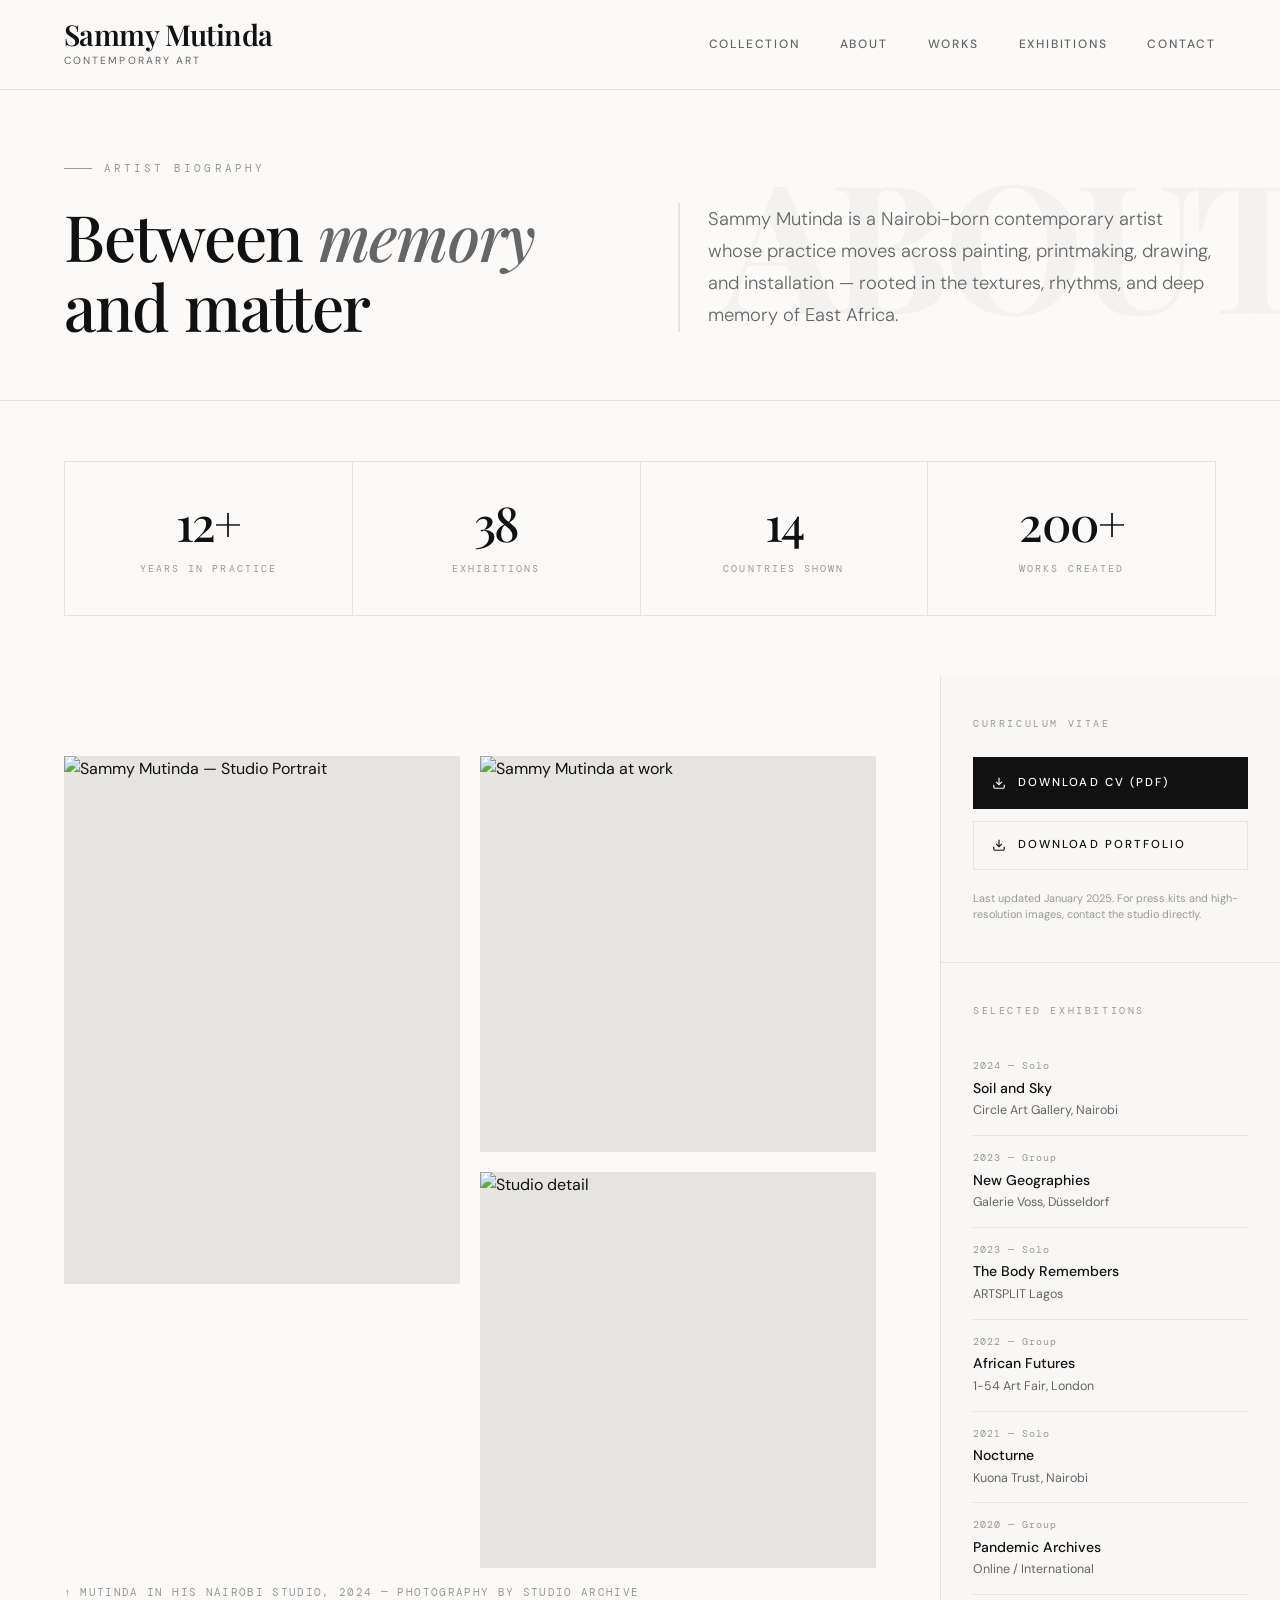
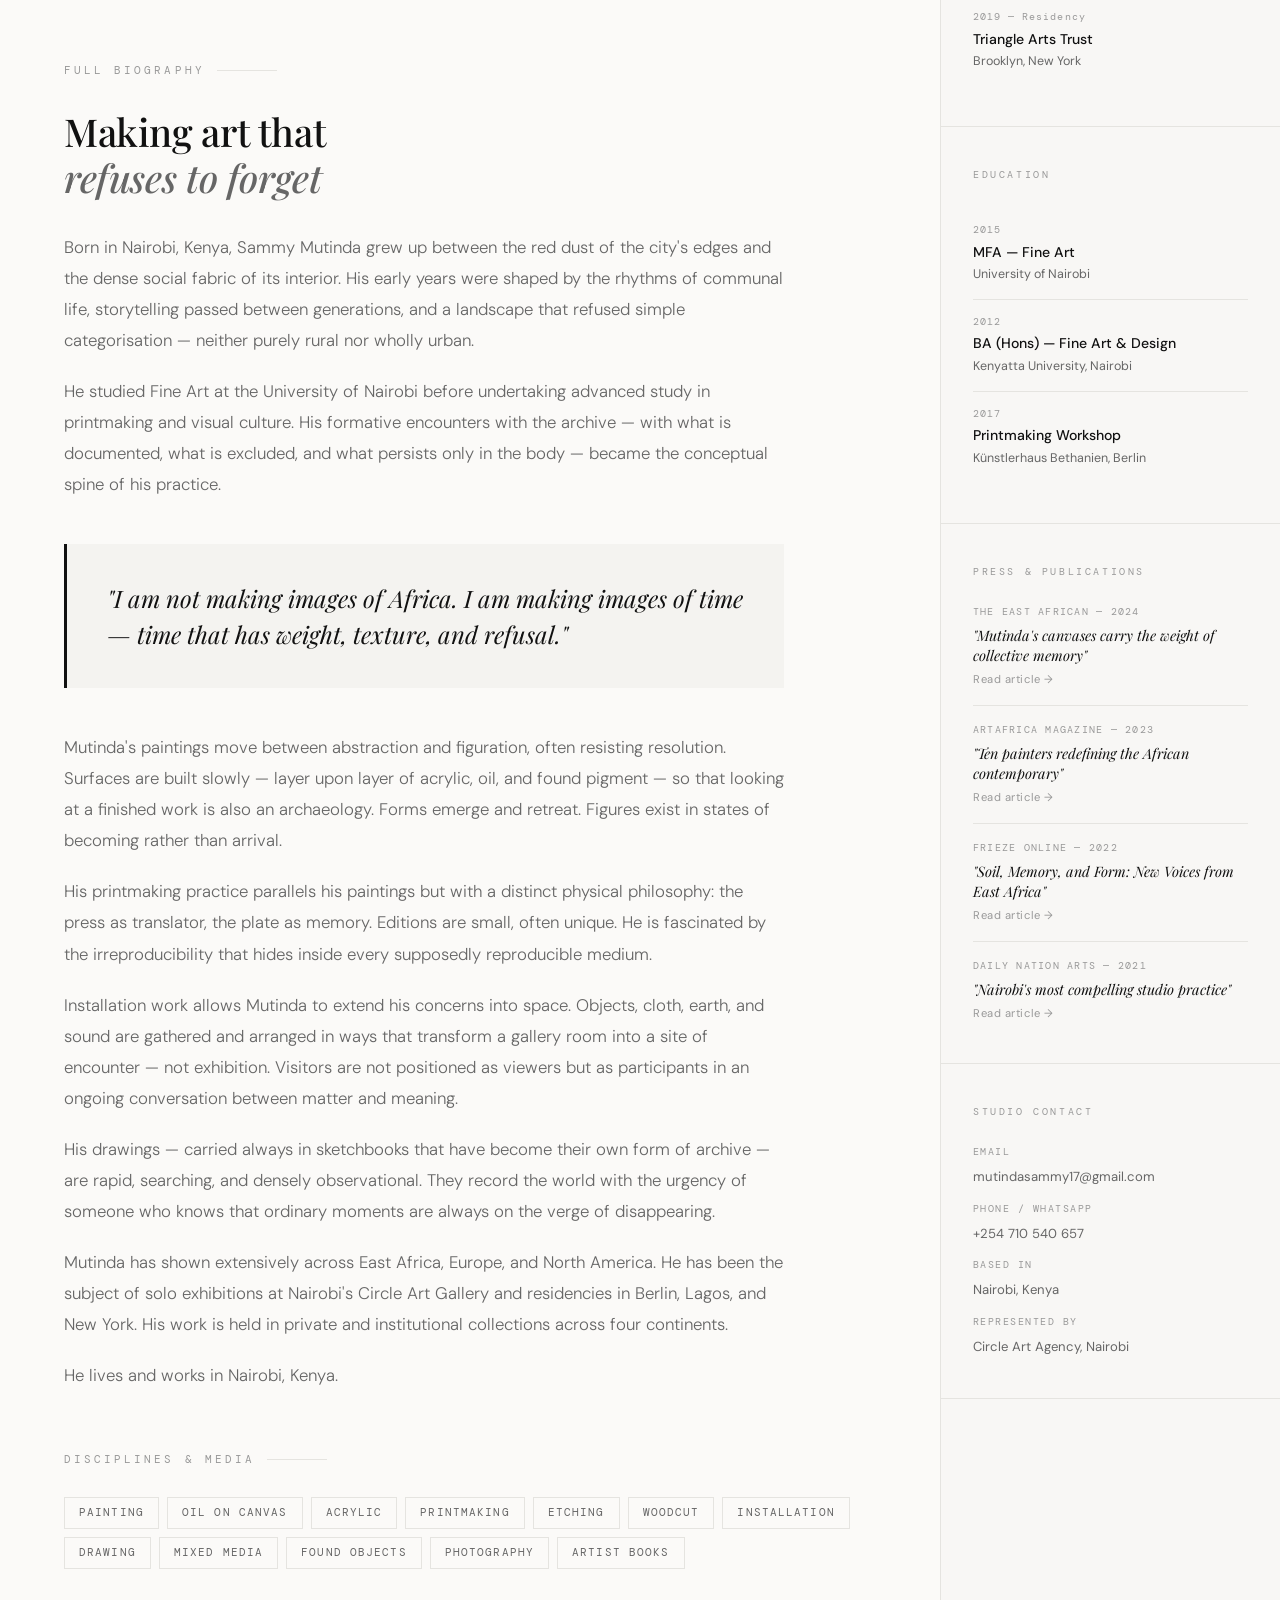
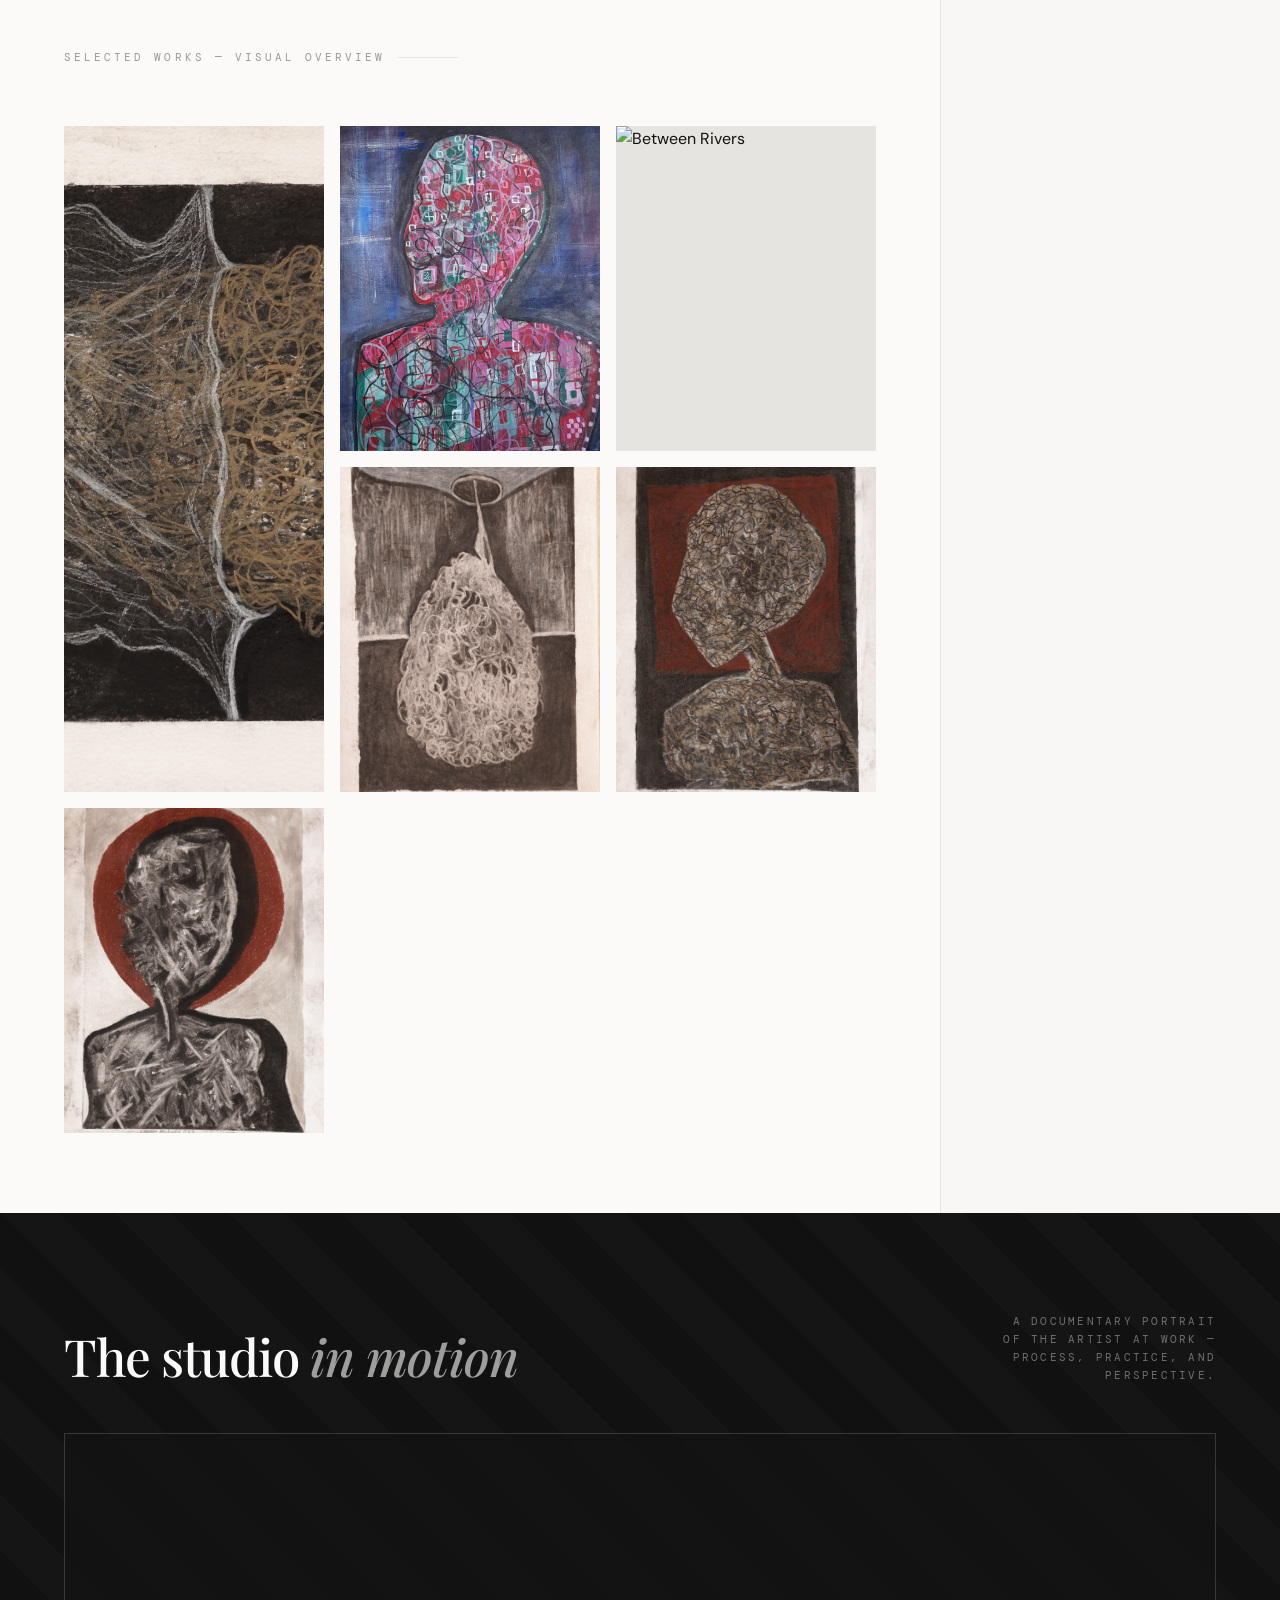
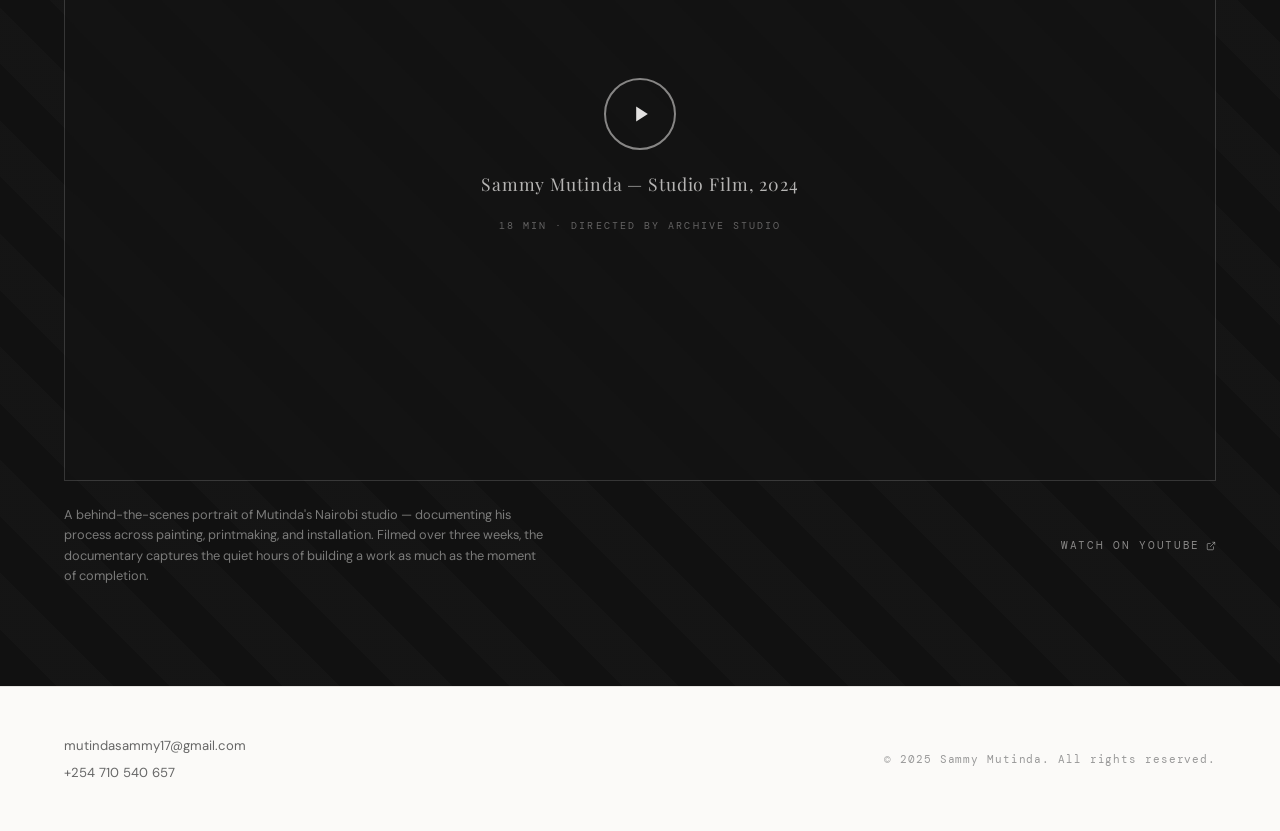
==== commit 5b9cd255: "Add files via upload" ====
--- a/about.html
+++ b/about.html
@@ -934,42 +934,42 @@
       <span class="section-label" style="padding: 0 0 32px 0;">Selected Works — Visual Overview</span>
       <div class="works-gallery-grid">
         <div class="works-gallery-item tall">
-          <img src="10.JPG" alt="Ukweli wa Ardhi">
+          <img src="10.jpg" alt="Ukweli wa Ardhi">
           <div class="overlay">
             <span class="overlay-title">Ukweli wa Ardhi</span>
             <span class="overlay-meta">Oil on Canvas · 90×120 cm · 2024</span>
           </div>
         </div>
         <div class="works-gallery-item">
-          <img src="1.JPG" alt="Red Dust Memory">
+          <img src="1.jpg" alt="Red Dust Memory">
           <div class="overlay">
             <span class="overlay-title">Red Dust Memory</span>
             <span class="overlay-meta">Acrylic on Canvas · 2024</span>
           </div>
         </div>
         <div class="works-gallery-item">
-          <img src="11.JPG" alt="Between Rivers">
+          <img src="11.jpg" alt="Between Rivers">
           <div class="overlay">
             <span class="overlay-title">Between Rivers</span>
             <span class="overlay-meta">Mixed Media · 2024</span>
           </div>
         </div>
         <div class="works-gallery-item">
-          <img src="12.JPG" alt="Form in Silence">
+          <img src="12.jpg" alt="Form in Silence">
           <div class="overlay">
             <span class="overlay-title">Form in Silence</span>
             <span class="overlay-meta">Bronze Sculpture · 2023</span>
           </div>
         </div>
         <div class="works-gallery-item">
-          <img src="15.JPG" alt="Nocturne No. 3">
+          <img src="15.jpg" alt="Nocturne No. 3">
           <div class="overlay">
             <span class="overlay-title">Nocturne No. 3</span>
             <span class="overlay-meta">Oil on Linen · 2023</span>
           </div>
         </div>
         <div class="works-gallery-item">
-          <img src="16.JPG" alt="Golden Hour">
+          <img src="16.jpg" alt="Golden Hour">
           <div class="overlay">
             <span class="overlay-title">Golden Hour, Maasai</span>
             <span class="overlay-meta">Acrylic on Canvas · 2023</span>
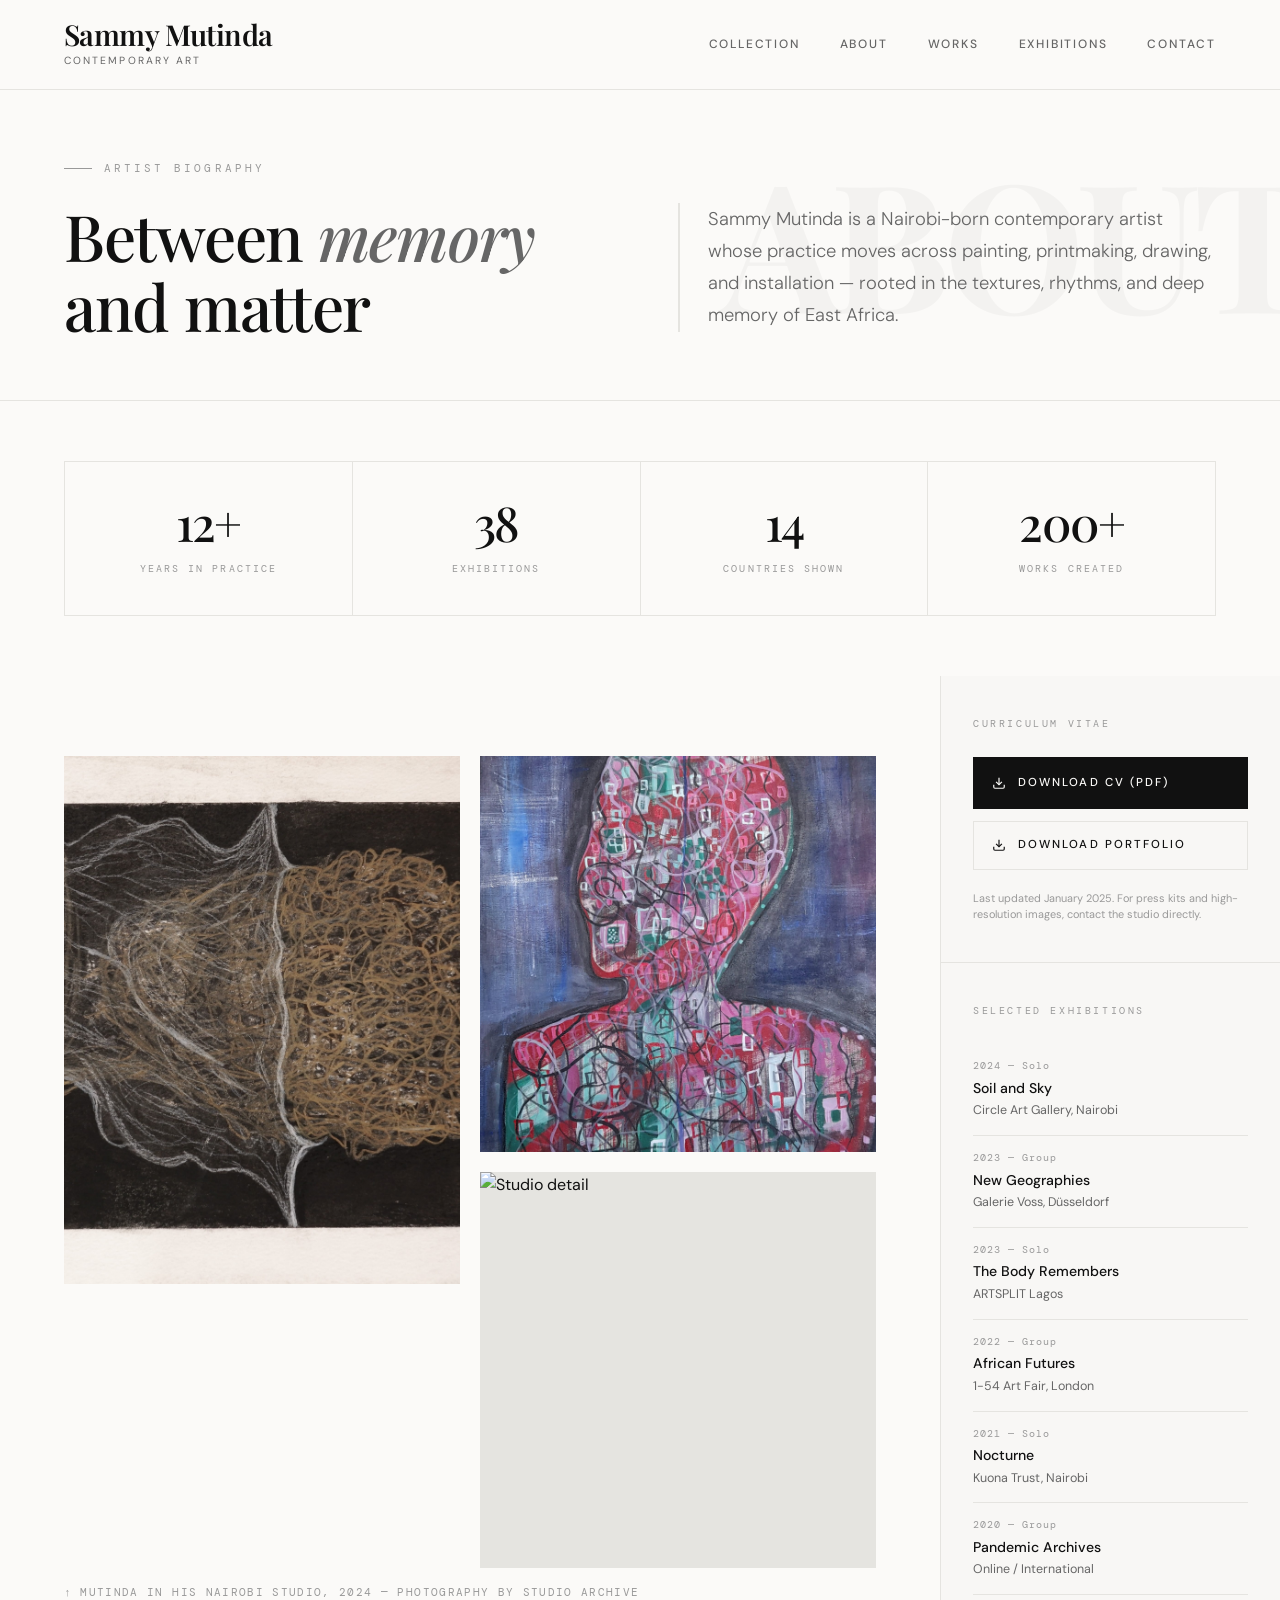
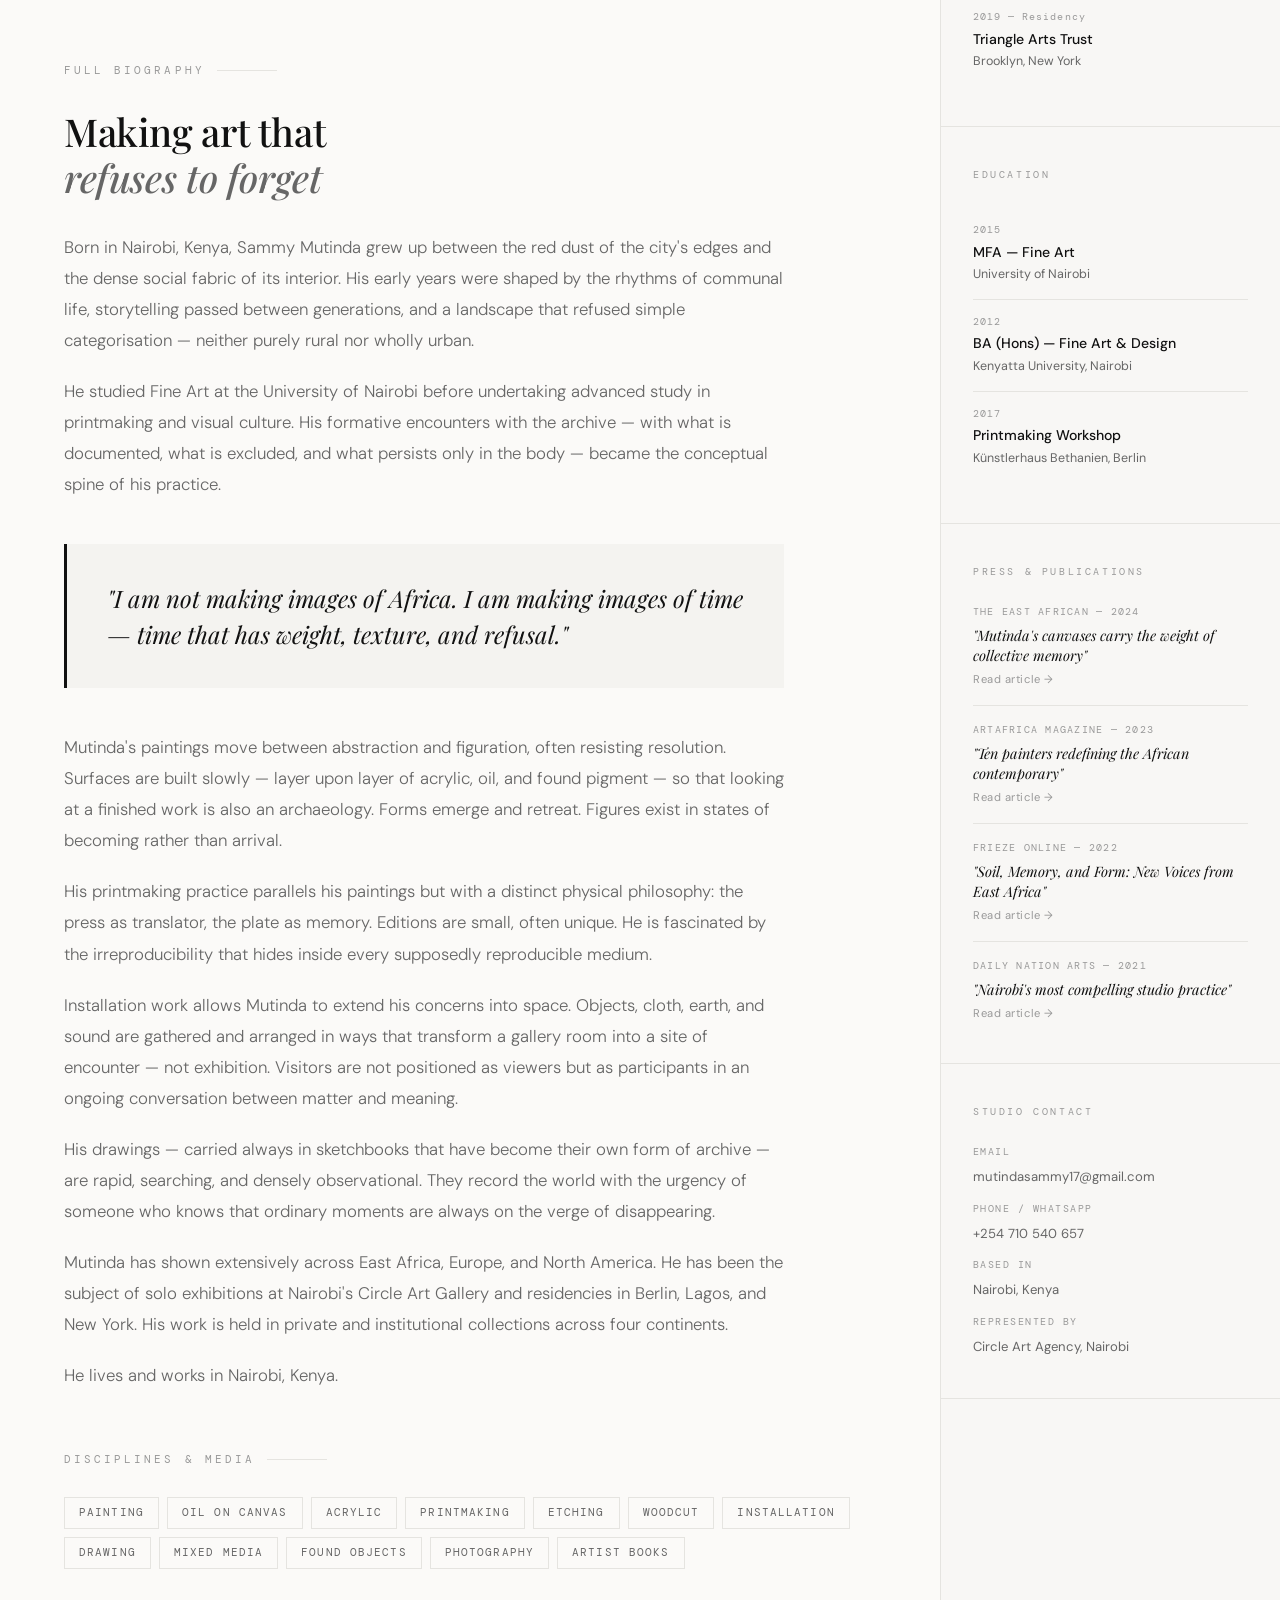
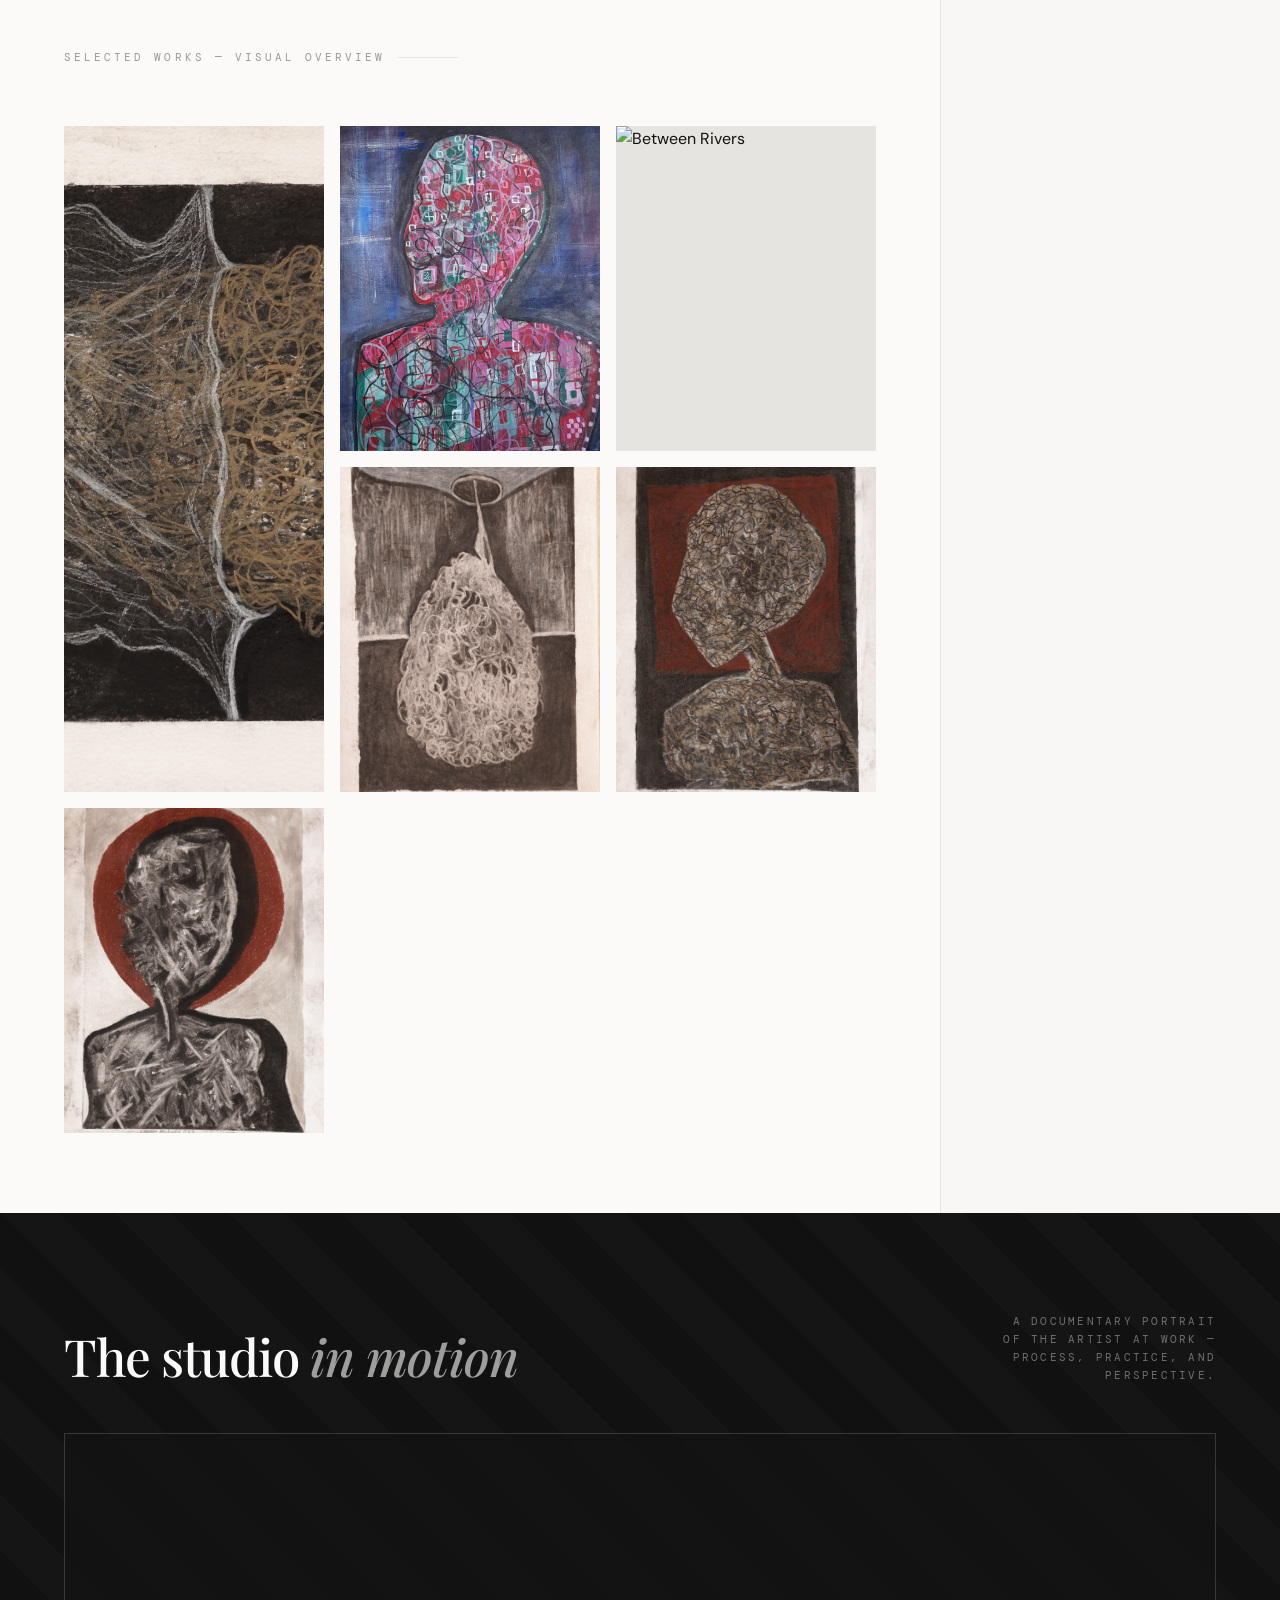
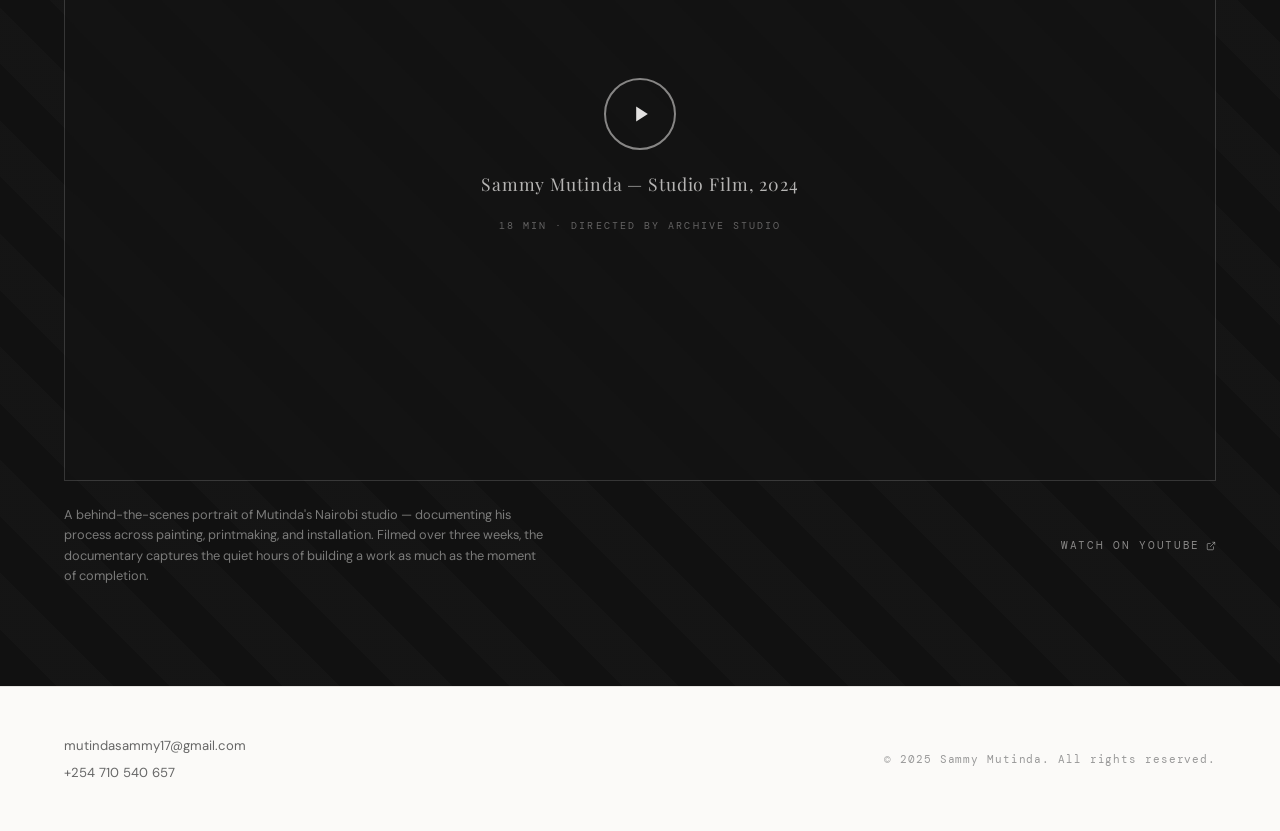
==== commit f150e8b4: "Update about.html" ====
--- a/about.html
+++ b/about.html
@@ -856,14 +856,14 @@
       <div>
         <div class="portrait-grid">
           <div class="portrait-main">
-            <img src="10.JPG" alt="Sammy Mutinda — Studio Portrait">
+            <img src="10.jpg" alt="Sammy Mutinda — Studio Portrait">
           </div>
           <div class="portrait-side-col">
             <div class="portrait-side">
-              <img src="1.JPG" alt="Sammy Mutinda at work">
+              <img src="1.jpg" alt="Sammy Mutinda at work">
             </div>
             <div class="portrait-side">
-              <img src="11.JPG" alt="Studio detail">
+              <img src="11.jpg" alt="Studio detail">
             </div>
           </div>
         </div>
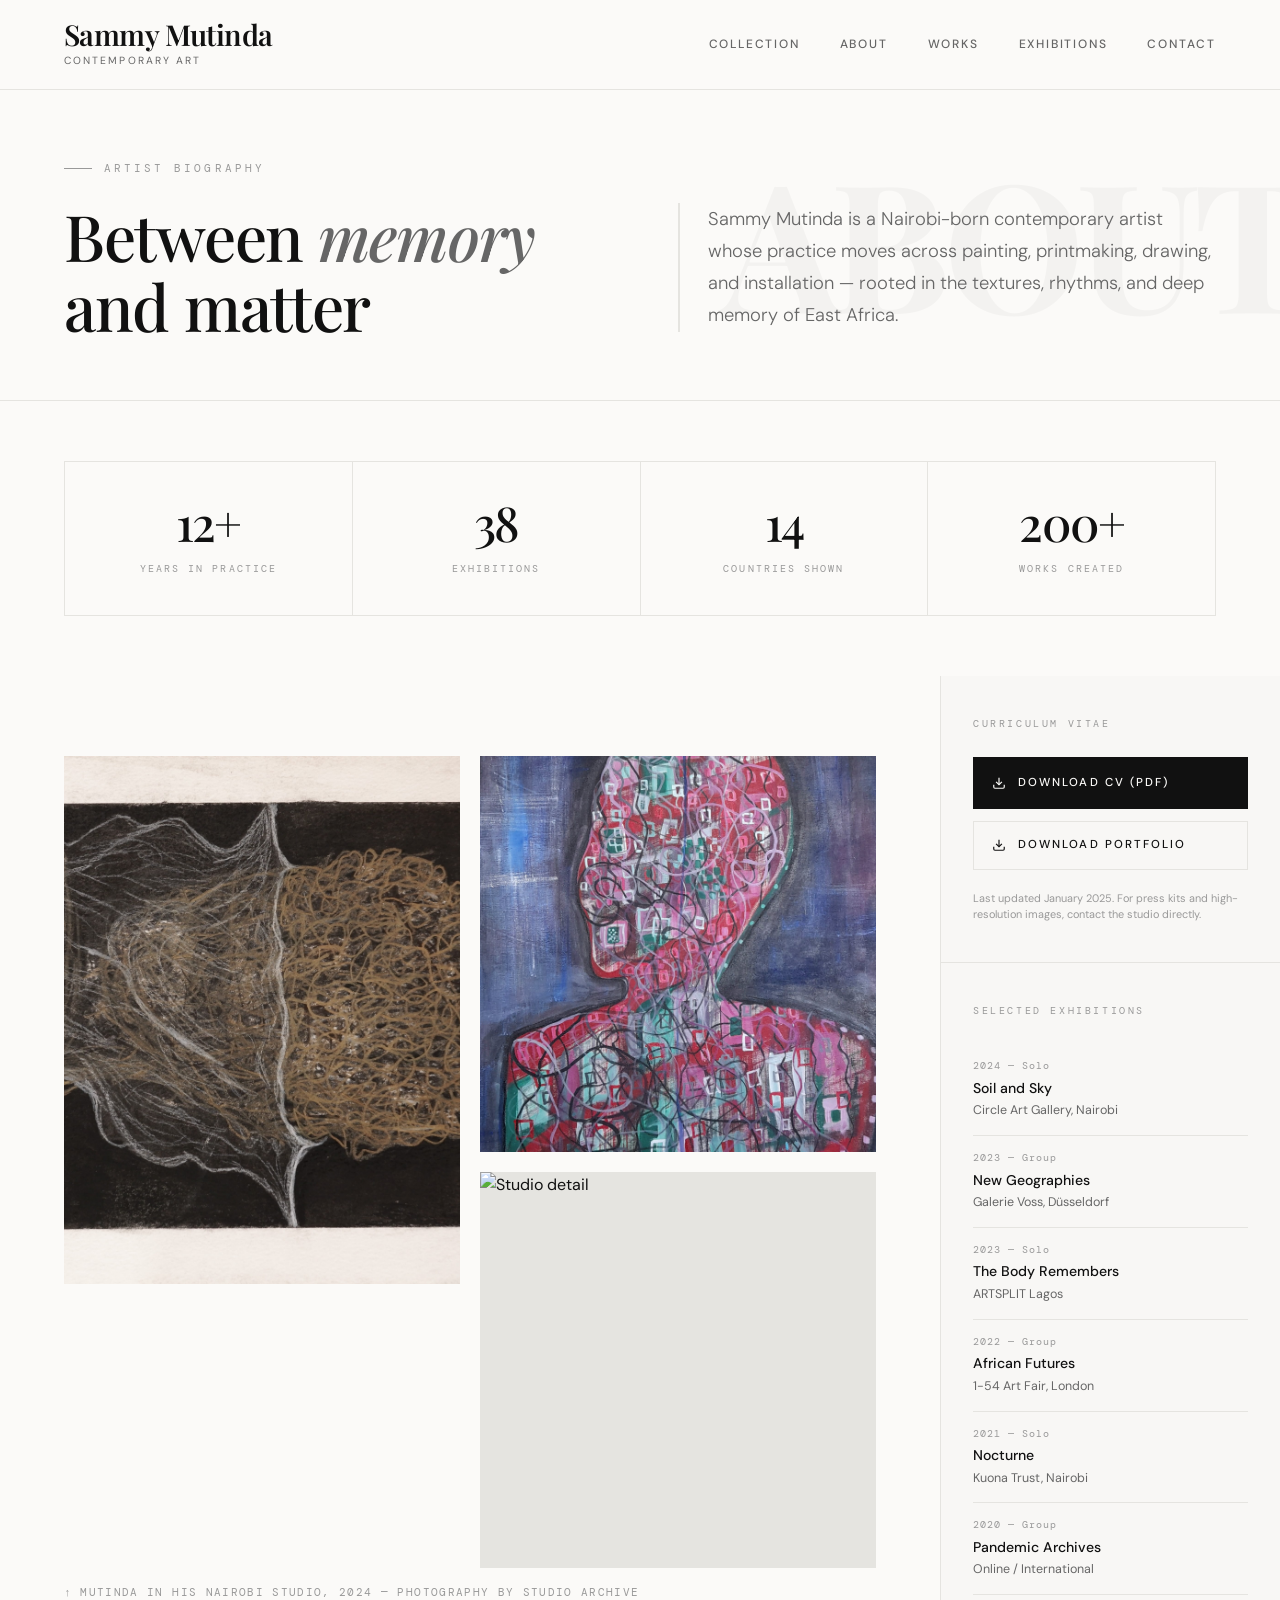
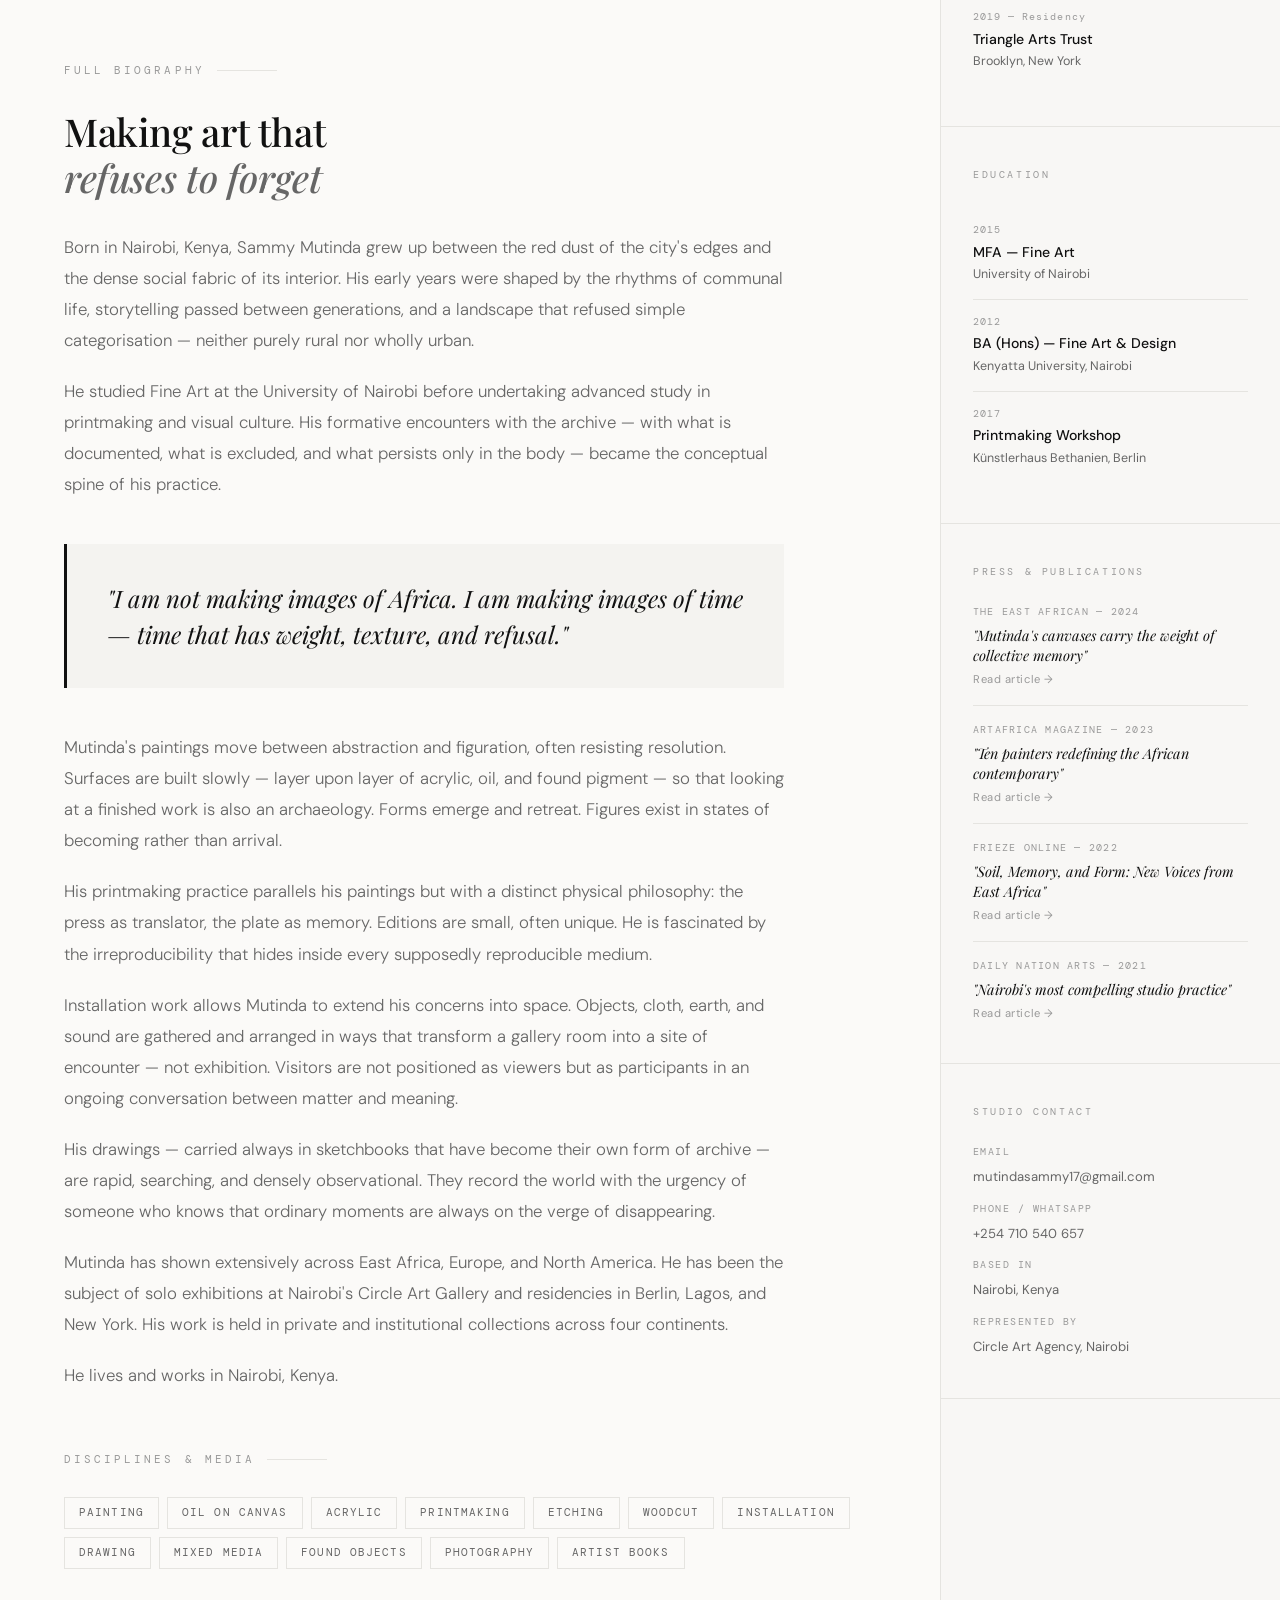
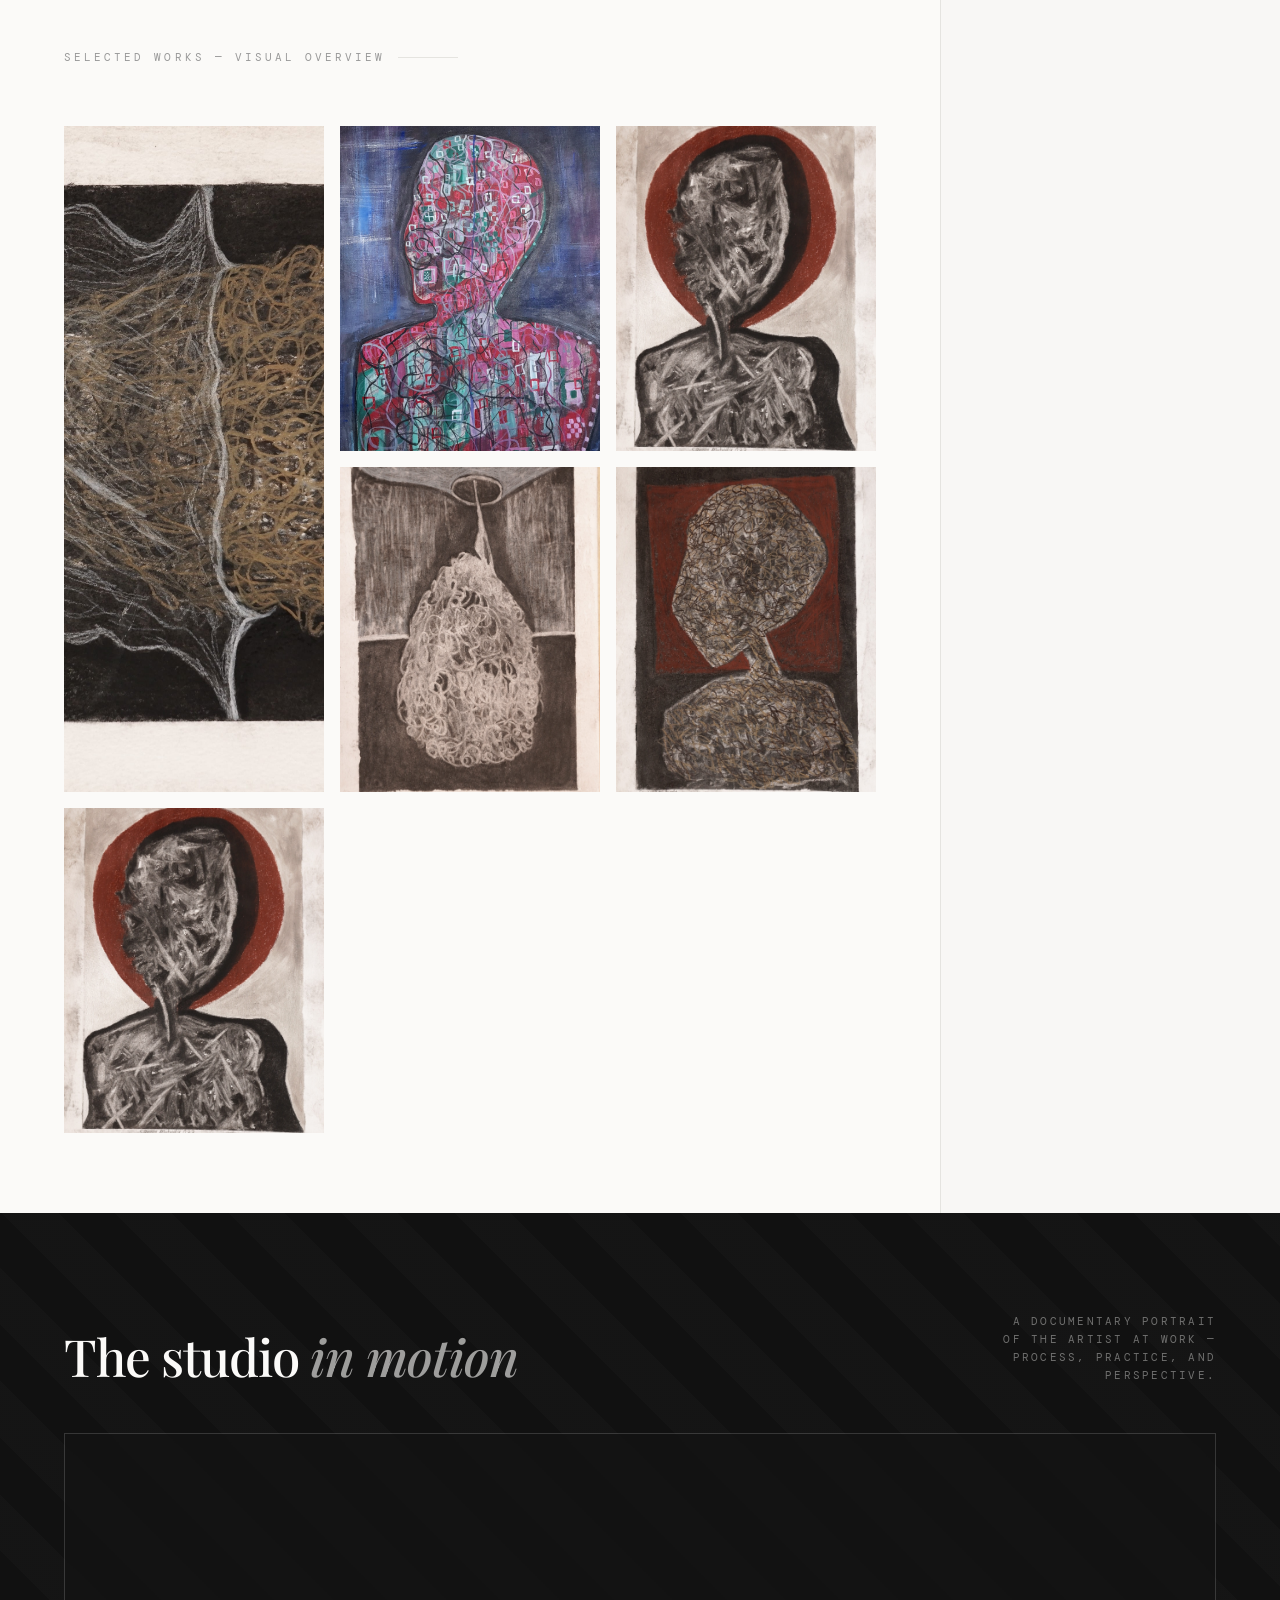
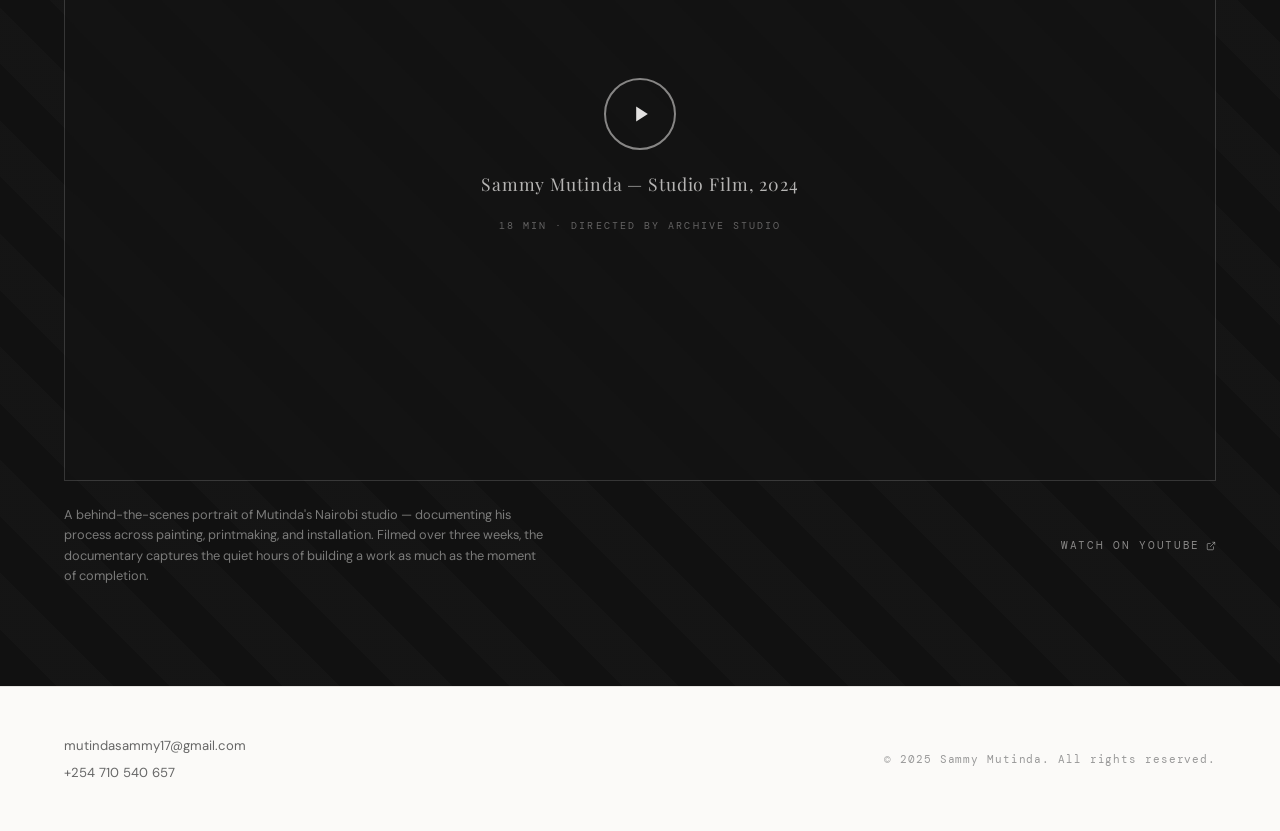
==== commit 4d346d84: "Update about.html" ====
--- a/about.html
+++ b/about.html
@@ -948,7 +948,7 @@
           </div>
         </div>
         <div class="works-gallery-item">
-          <img src="11.jpg" alt="Between Rivers">
+          <img src="16.jpg" alt="Between Rivers">
           <div class="overlay">
             <span class="overlay-title">Between Rivers</span>
             <span class="overlay-meta">Mixed Media · 2024</span>
